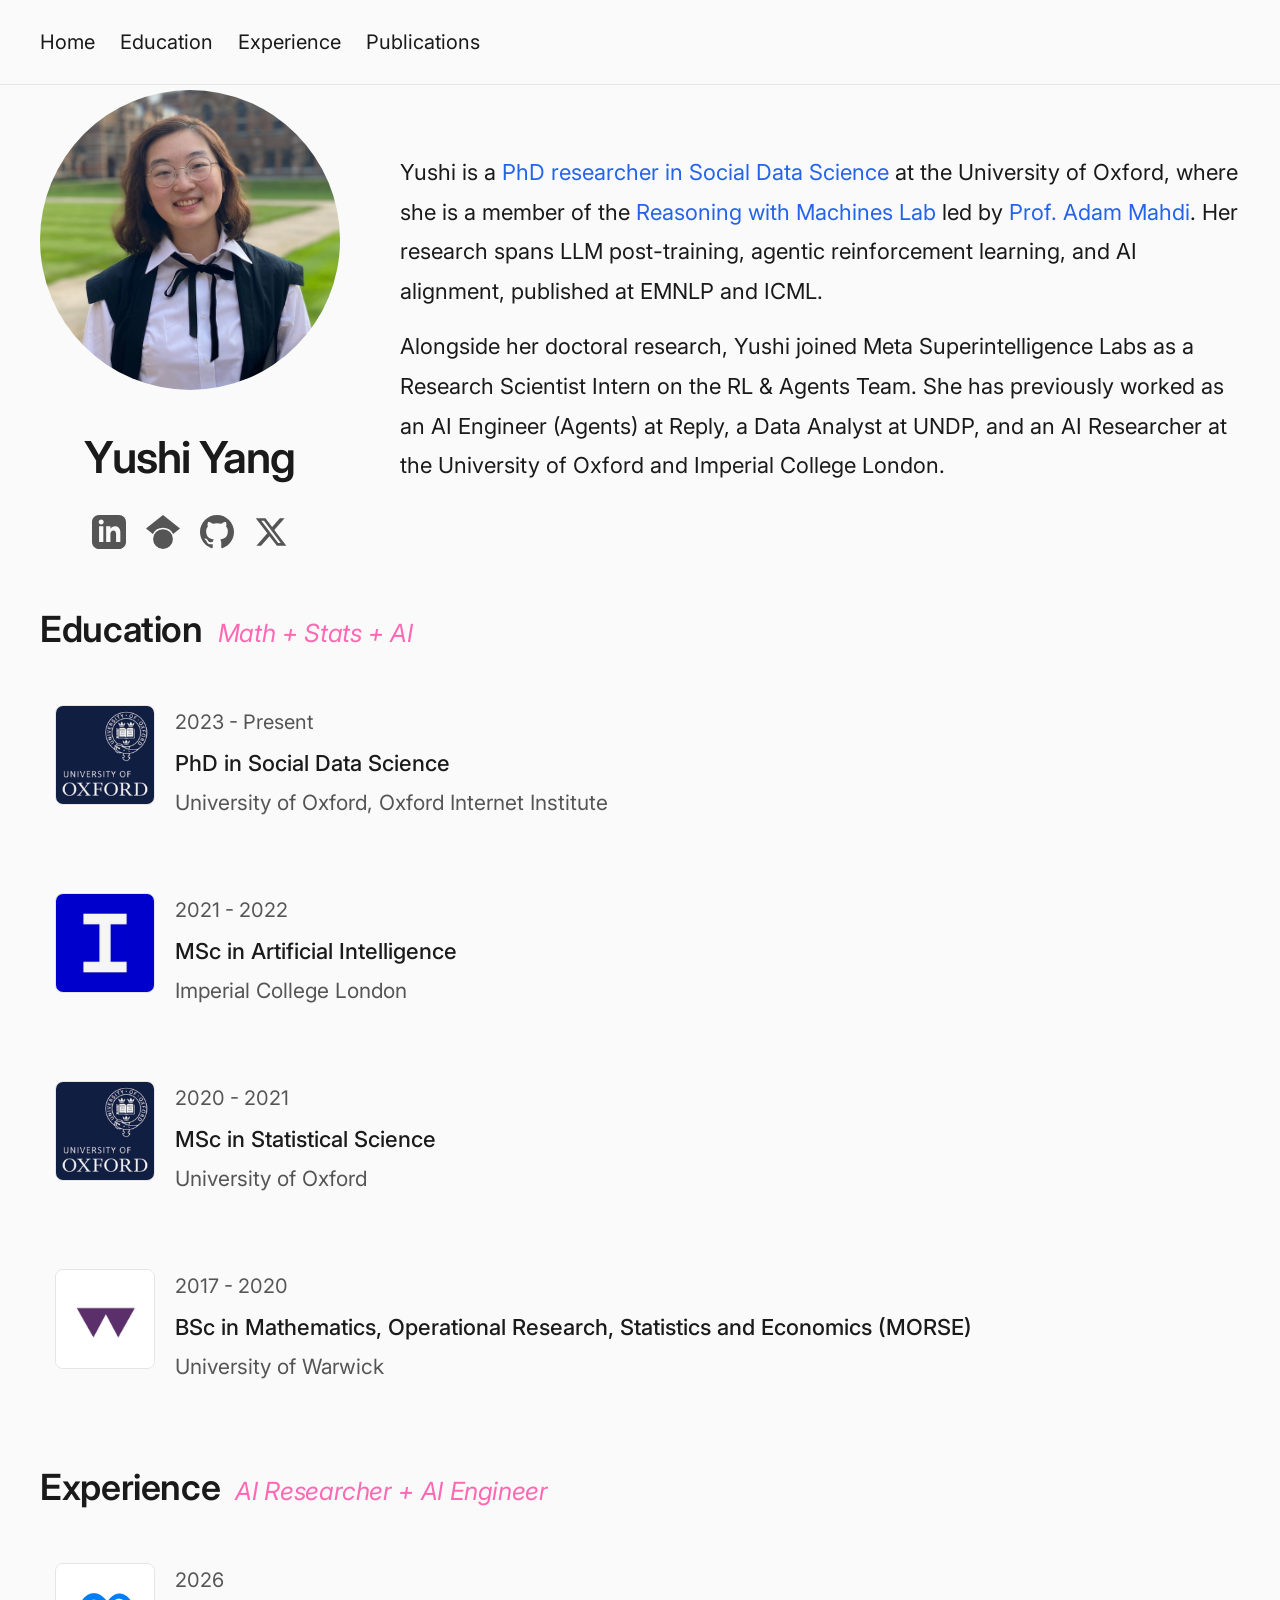
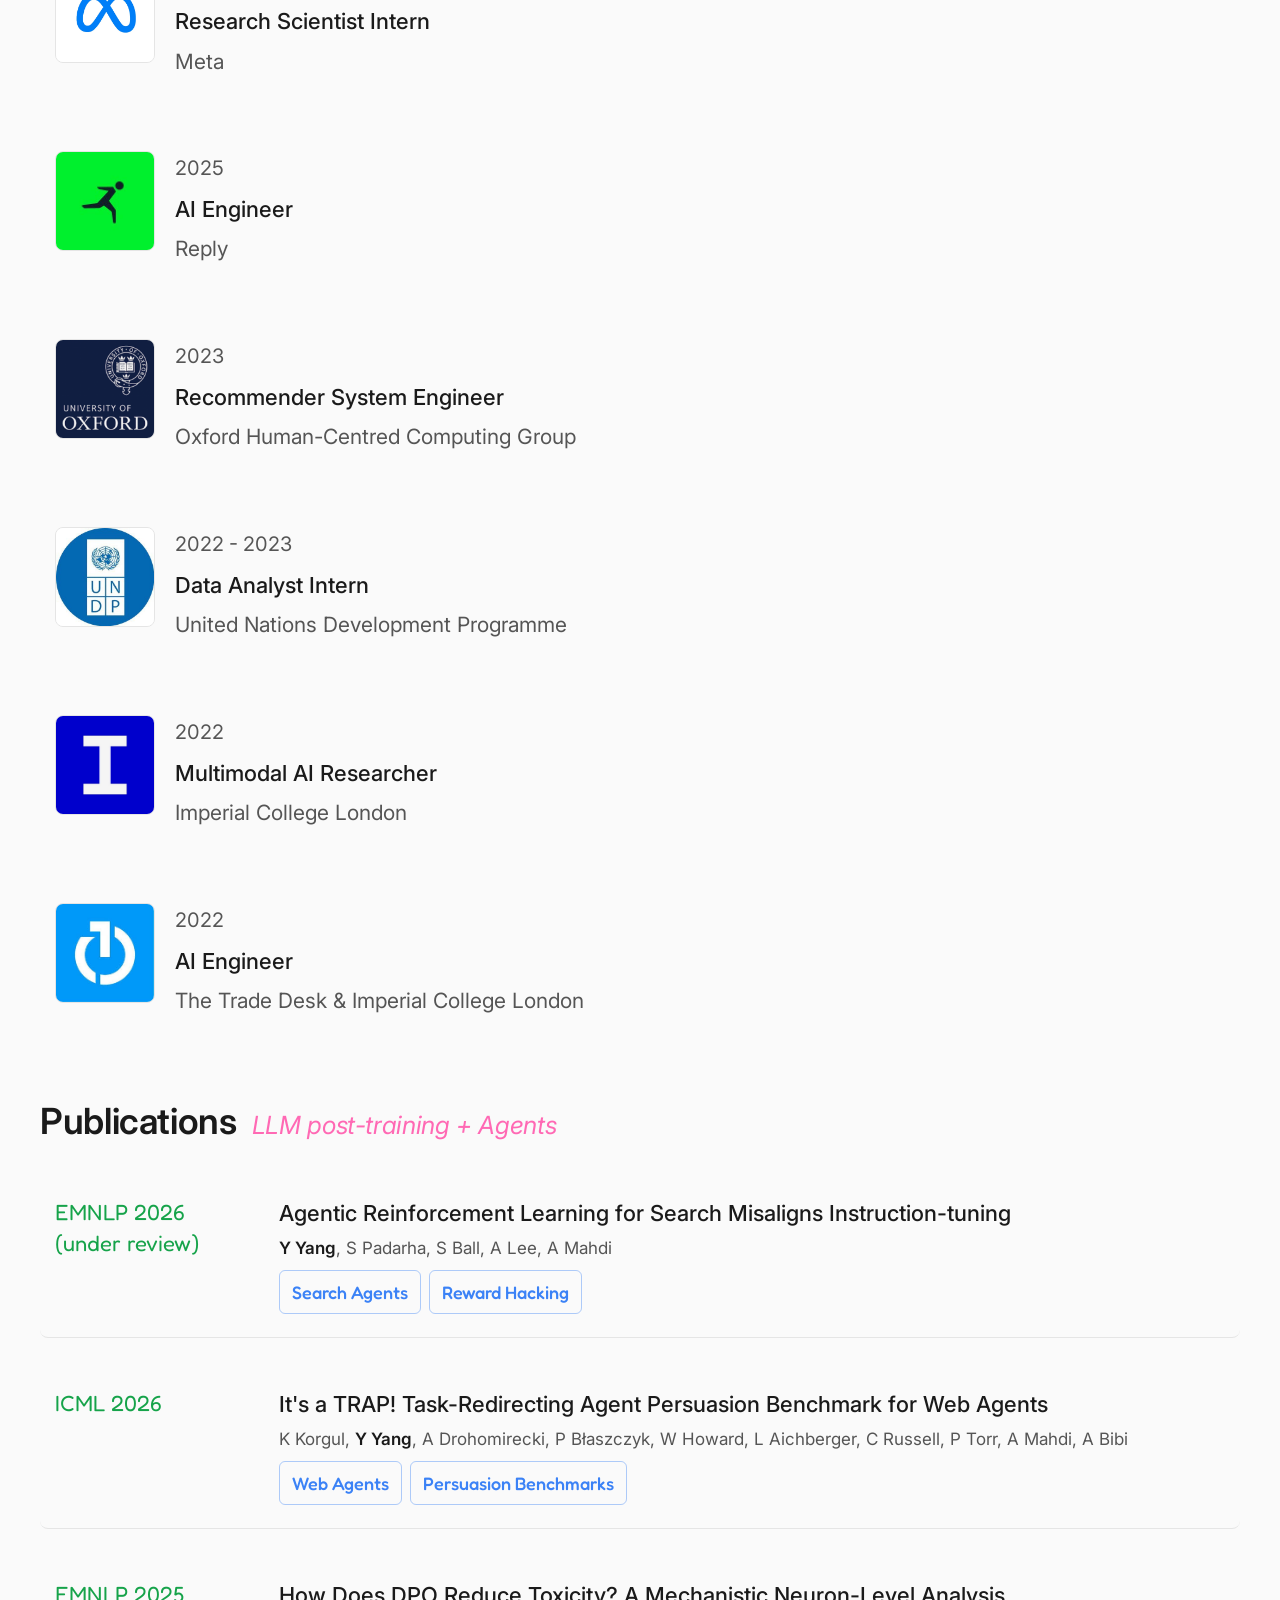
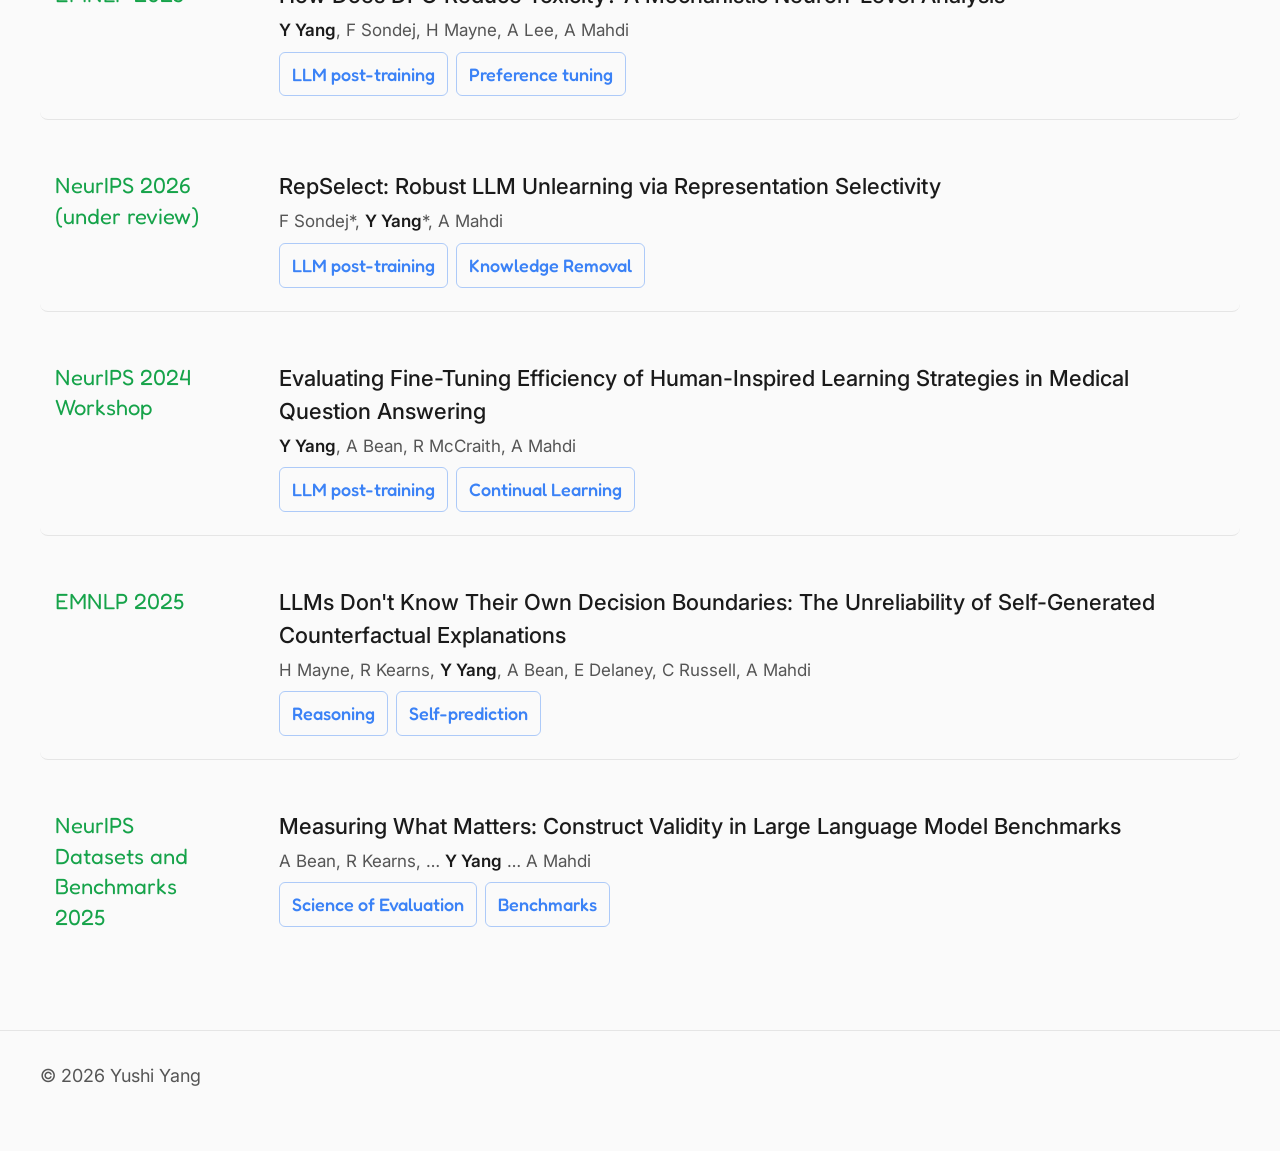
==== index.html @ 546a3830 "Add favicon for browser tab and search result icon Co-Authored-By: Claude Opus 4.8 (1M context) <nor" ====
<!DOCTYPE html>
<html lang="en">
<head>
    <meta charset="UTF-8">
    <meta name="viewport" content="width=device-width, initial-scale=1.0">
    <title>Yushi Yang</title>
    <meta name="description" content="Yushi Yang - PhD student in Social Data Science at the Oxford Internet Institute, University of Oxford. Research in LLM post-training, agents, and technical AI safety.">
    <link rel="canonical" href="https://yushi-y.github.io/">
    <link rel="icon" type="image/png" href="favicon.png">
    <link rel="apple-touch-icon" href="favicon.png">
    <link rel="stylesheet" href="styles.css">
    <link rel="preconnect" href="https://fonts.googleapis.com">
    <link rel="preconnect" href="https://fonts.gstatic.com" crossorigin>
    <link href="https://fonts.googleapis.com/css2?family=Inter:wght@300;400;500;600;700&family=Fredoka:wght@400;500;600&display=swap" rel="stylesheet">
</head>
<body>
    <!-- Navigation Bar -->
    <nav class="navbar">
        <div class="nav-content">
            <div class="nav-links">
                <a href="#about">Home</a>
                <a href="#education">Education</a>
                <a href="#experience">Experience</a>
                <a href="#publications">Publications</a>
            </div>
        </div>
    </nav>

    <main class="container">
        <!-- Header Section with Profile and Summary -->
        <div class="header-section">
            <div class="profile-section">
                <!-- Profile Photo -->
                <div class="profile-photo">
                    <img src="profile.png" alt="Yushi Yang">
                </div>

                <!-- Name -->
                <h1 class="name">Yushi Yang</h1>

                <!-- Social Links -->
                <div class="social-links">
                    <a href="https://www.linkedin.com/in/yushiyang514/" target="_blank" aria-label="LinkedIn">
                        <svg width="28" height="28" viewBox="0 0 24 24" fill="currentColor">
                            <path d="M19 0h-14c-2.761 0-5 2.239-5 5v14c0 2.761 2.239 5 5 5h14c2.762 0 5-2.239 5-5v-14c0-2.761-2.238-5-5-5zm-11 19h-3v-11h3v11zm-1.5-12.268c-.966 0-1.75-.79-1.75-1.764s.784-1.764 1.75-1.764 1.75.79 1.75 1.764-.783 1.764-1.75 1.764zm13.5 12.268h-3v-5.604c0-3.368-4-3.113-4 0v5.604h-3v-11h3v1.765c1.396-2.586 7-2.777 7 2.476v6.759z"/>
                        </svg>
                    </a>
                    <a href="https://scholar.google.com/citations?user=9PnIwnYAAAAJ&hl=en" target="_blank" aria-label="Google Scholar">
                        <svg width="28" height="28" viewBox="0 0 24 24" fill="currentColor">
                            <path d="M12 24a7 7 0 1 1 0-14 7 7 0 0 1 0 14zm0-24L0 9.5l4.838 3.94A8 8 0 0 1 12 9a8 8 0 0 1 7.162 4.44L24 9.5z"/>
                        </svg>
                    </a>
                    <a href="https://github.com/Yushi-Y" target="_blank" aria-label="GitHub">
                        <svg width="28" height="28" viewBox="0 0 24 24" fill="currentColor">
                            <path d="M12 0c-6.626 0-12 5.373-12 12 0 5.302 3.438 9.8 8.207 11.387.599.111.793-.261.793-.577v-2.234c-3.338.726-4.033-1.416-4.033-1.416-.546-1.387-1.333-1.756-1.333-1.756-1.089-.745.083-.729.083-.729 1.205.084 1.839 1.237 1.839 1.237 1.07 1.834 2.807 1.304 3.492.997.107-.775.418-1.305.762-1.604-2.665-.305-5.467-1.334-5.467-5.931 0-1.311.469-2.381 1.236-3.221-.124-.303-.535-1.524.117-3.176 0 0 1.008-.322 3.301 1.23.957-.266 1.983-.399 3.003-.404 1.02.005 2.047.138 3.006.404 2.291-1.552 3.297-1.23 3.297-1.23.653 1.653.242 2.874.118 3.176.77.84 1.235 1.911 1.235 3.221 0 4.609-2.807 5.624-5.479 5.921.43.372.823 1.102.823 2.222v3.293c0 .319.192.694.801.576 4.765-1.589 8.199-6.086 8.199-11.386 0-6.627-5.373-12-12-12z"/>
                        </svg>
                    </a>
                    <a href="https://x.com/YushiYang0" target="_blank" aria-label="X">
                        <svg width="28" height="28" viewBox="0 0 24 24" fill="currentColor">
                            <path d="M18.244 2.25h3.308l-7.227 8.26 8.502 11.24H16.17l-5.214-6.817L4.99 21.75H1.68l7.73-8.835L1.254 2.25H8.08l4.713 6.231zm-1.161 17.52h1.833L7.084 4.126H5.117z"/>
                        </svg>
                    </a>
                </div>
            </div>

            <!-- Summary Section -->
            <div class="summary-section">
                <p class="intro-text">
                    Yushi is a <a href="https://www.oii.ox.ac.uk/people/profiles/yushi-yang/" target="_blank">PhD researcher in Social Data Science</a> at the University of Oxford, where she is a member of the <a href="https://oxrml.com/index.html" target="_blank">Reasoning with Machines Lab</a> led by <a href="https://www.oii.ox.ac.uk/people/profiles/adam-mahdi/" target="_blank">Prof. Adam Mahdi</a>. Her research spans LLM post-training, agentic reinforcement learning, and AI alignment, published at EMNLP and ICML.
                </p>
                <p class="intro-text">
                    Alongside her doctoral research, Yushi joined Meta Superintelligence Labs as a Research Scientist Intern on the RL & Agents Team. She has previously worked as an AI Engineer (Agents) at Reply, a Data Analyst at UNDP, and an AI Researcher at the University of Oxford and Imperial College London.
                </p>
            </div>
        </div>

        <!-- Education Section -->
        <section id="education" class="section">
            <h2><span class="section-title">Education</span><span class="section-hint">Math + Stats + AI</span></h2>
            <div class="timeline-item">
                <div class="timeline-logo">
                    <img src="logos/oxford.png" alt="Oxford">
                </div>
                <div class="timeline-content">
                    <p class="timeline-date">2023 - Present</p>
                    <p class="timeline-title">PhD in Social Data Science</p>
                    <p class="timeline-detail">University of Oxford, Oxford Internet Institute</p>
                    <p class="timeline-description">Oxford Internet Institute Scholarship for Exceptional Merit</p>
                </div>
            </div>
            <div class="timeline-item">
                <div class="timeline-logo">
                    <img src="logos/imperial.jpg" alt="Imperial">
                </div>
                <div class="timeline-content">
                    <p class="timeline-date">2021 - 2022</p>
                    <p class="timeline-title">MSc in Artificial Intelligence</p>
                    <p class="timeline-detail">Imperial College London</p>
                    <p class="timeline-description">Software Engineering Project Corporate Partnership Prize (87/100)</p>
                </div>
            </div>
            <div class="timeline-item">
                <div class="timeline-logo">
                    <img src="logos/oxford.png" alt="Oxford">
                </div>
                <div class="timeline-content">
                    <p class="timeline-date">2020 - 2021</p>
                    <p class="timeline-title">MSc in Statistical Science</p>
                    <p class="timeline-detail">University of Oxford</p>
                    <p class="timeline-description">Thesis Estimating Romania Modern Slavery Rates</p>
                </div>
            </div>
            <div class="timeline-item">
                <div class="timeline-logo">
                    <img src="logos/warwick.png" alt="Warwick">
                </div>
                <div class="timeline-content">
                    <p class="timeline-date">2017 - 2020</p>
                    <p class="timeline-title">BSc in Mathematics, Operational Research, Statistics and Economics (MORSE)</p>
                    <p class="timeline-detail">University of Warwick</p>
                    <p class="timeline-description">Academic Excellence Prizes 2018 & 2019 (Top 1% and 3%)</p>
                </div>
            </div>
        </section>

        <!-- Experience Section -->
        <section id="experience" class="section">
            <h2><span class="section-title">Experience</span><span class="section-hint">AI Researcher + AI Engineer</span></h2>
            <div class="timeline-item">
                <div class="timeline-logo">
                    <img src="logos/meta.webp" alt="Meta">
                </div>
                <div class="timeline-content">
                    <p class="timeline-date">2026</p>
                    <p class="timeline-title">Research Scientist Intern</p>
                    <p class="timeline-detail">Meta</p>
                    <p class="timeline-description">RL & Agents Team at Meta Superintelligence Labs</p>
                </div>
            </div>
            <div class="timeline-item">
                <div class="timeline-logo">
                    <img src="logos/reply.jpg" alt="Reply">
                </div>
                <div class="timeline-content">
                    <p class="timeline-date">2025</p>
                    <p class="timeline-title">AI Engineer</p>
                    <p class="timeline-detail">Reply</p>
                    <p class="timeline-description">Develop multi-agent systems for automative, aviation, banking clients</p>
                </div>
            </div>
            <div class="timeline-item">
                <div class="timeline-logo">
                    <img src="logos/oxford.png" alt="Oxford">
                </div>
                <div class="timeline-content">
                    <p class="timeline-date">2023</p>
                    <p class="timeline-title">Recommender System Engineer</p>
                    <p class="timeline-detail">Oxford Human-Centred Computing Group</p>
                    <p class="timeline-description">Built collaborative filtering for movie recommendations on a decentralised data platform</p>
                </div>
            </div>
            <div class="timeline-item">
                <div class="timeline-logo">
                    <img src="logos/undp.jpg" alt="UNDP">
                </div>
                <div class="timeline-content">
                    <p class="timeline-date">2022 - 2023</p>
                    <p class="timeline-title">Data Analyst Intern</p>
                    <p class="timeline-detail">United Nations Development Programme</p>
                    <p class="timeline-description">Automated knowledge entity mapping on Microsoft Viva Topics for UN projects</p>
                </div>
            </div>
            <div class="timeline-item">
                <div class="timeline-logo">
                    <img src="logos/imperial.jpg" alt="Imperial">
                </div>
                <div class="timeline-content">
                    <p class="timeline-date">2022</p>
                    <p class="timeline-title">Multimodal AI Researcher</p>
                    <p class="timeline-detail">Imperial College London</p>
                    <p class="timeline-description">Trained visual-language models to classify viewer emotions to artworks</p>
                </div>
            </div>
            <div class="timeline-item">
                <div class="timeline-logo">
                    <img src="logos/tradedesk.jpg" alt="Trade Desk">
                </div>
                <div class="timeline-content">
                    <p class="timeline-date">2022</p>
                    <p class="timeline-title">AI Engineer</p>
                    <p class="timeline-detail">The Trade Desk & Imperial College London</p>
                    <p class="timeline-description">Built BERT-based Python package for brand sentiment analysis in public news deployed to AWS</p>
                </div>
            </div>
        </section>

        <!-- Publications Section -->
        <section id="publications" class="section">
            <h2><span class="section-title">Publications</span><span class="section-hint">LLM post-training + Agents</span></h2>
            <a href="https://arxiv.org/abs/2510.17431" target="_blank" class="publication-item">
                <div class="publication-main">
                    <p class="publication-venue"><span class="venue-box">EMNLP 2026<br>(under review)</span></p>
                    <div class="publication-info">
                        <p class="publication-title">Agentic Reinforcement Learning for Search Misaligns Instruction-tuning</p>
                        <p class="publication-authors"><strong>Y Yang</strong>, S Padarha, S Ball, A Lee, A Mahdi</p>
                        <div class="publication-tags">
                            <span class="pub-tag">Search Agents</span>
                            <span class="pub-tag">Reward Hacking</span>
                        </div>
                        <p class="publication-description">Agentic RL induces multi-step harmful searches, but a simple representation-aware RL penalty restores benign search behaviour.</p>
                        <img class="publication-figure" src="paper_figures/Agentic%20RL.png" alt="Agentic Reinforcement Learning for Search figure">
                    </div>
                </div>
            </a>
            <a href="https://arxiv.org/abs/2512.23128" target="_blank" class="publication-item">
                <div class="publication-main">
                    <p class="publication-venue"><span class="venue-box">ICML 2026</span></p>
                    <div class="publication-info">
                        <p class="publication-title">It's a TRAP! Task-Redirecting Agent Persuasion Benchmark for Web Agents</p>
                        <p class="publication-authors">K Korgul, <strong>Y Yang</strong>, A Drohomirecki, P Błaszczyk, W Howard, L Aichberger, C Russell, P Torr, A Mahdi, A Bibi</p>
                        <div class="publication-tags">
                            <span class="pub-tag">Web Agents</span>
                            <span class="pub-tag">Persuasion Benchmarks</span>
                        </div>
                        <p class="publication-description">Web agents can be hijacked to unreliably execute tasks on the web.</p>
                        <img class="publication-figure" src="paper_figures/TRAP.png" alt="It's a TRAP! figure">
                    </div>
                </div>
            </a>
            <a href="https://aclanthology.org/2025.emnlp-main.1501/" target="_blank" class="publication-item">
                <div class="publication-main">
                    <p class="publication-venue"><span class="venue-box">EMNLP 2025</span></p>
                    <div class="publication-info">
                        <p class="publication-title">How Does DPO Reduce Toxicity? A Mechanistic Neuron-Level Analysis</p>
                        <p class="publication-authors"><strong>Y Yang</strong>, F Sondej, H Mayne, A Lee, A Mahdi</p>
                        <div class="publication-tags">
                            <span class="pub-tag">LLM post-training</span>
                            <span class="pub-tag">Preference tuning</span>
                        </div>
                        <p class="publication-description">DPO's binary tuning can be replicated training-free via activation editing in MLPs.</p>
                        <img class="publication-figure figure-90" src="paper_figures/DPO.png" alt="How Does DPO Reduce Toxicity figure">
                    </div>
                </div>
            </a>
            <a href="https://arxiv.org/abs/2509.11816" target="_blank" class="publication-item">
                <div class="publication-main">
                    <p class="publication-venue"><span class="venue-box">NeurIPS 2026<br>(under review)</span></p>
                    <div class="publication-info">
                        <p class="publication-title">RepSelect: Robust LLM Unlearning via Representation Selectivity</p>
                        <p class="publication-authors">F Sondej*, <strong>Y Yang</strong>*, A Mahdi</p>
                        <div class="publication-tags">
                            <span class="pub-tag">LLM post-training</span>
                            <span class="pub-tag">Knowledge Removal</span>
                        </div>
                        <p class="publication-description">Restricting weight updates to forget-specific directions gives robust LLM knowledge removal.</p>
                        <img class="publication-figure figure-85" src="paper_figures/Unlearning.png" alt="RepSelect unlearning figure">
                    </div>
                </div>
            </a>
            <a href="https://arxiv.org/abs/2408.07888" target="_blank" class="publication-item">
                <div class="publication-main">
                    <p class="publication-venue"><span class="venue-box">NeurIPS 2024 Workshop</span></p>
                    <div class="publication-info">
                        <p class="publication-title">Evaluating Fine-Tuning Efficiency of Human-Inspired Learning Strategies in Medical Question Answering</p>
                        <p class="publication-authors"><strong>Y Yang</strong>, A Bean, R McCraith, A Mahdi</p>
                        <div class="publication-tags">
                            <span class="pub-tag">LLM post-training</span>
                            <span class="pub-tag">Continual Learning</span>
                        </div>
                        <p class="publication-description">Curriculum learning in SFT improves medical QA accuracy by 2%</p>
                        <img class="publication-figure figure-95" src="paper_figures/curriculum.png" alt="Curriculum learning figure">
                    </div>
                </div>
            </a>
            <a href="https://aclanthology.org/2025.emnlp-main.1231.pdf" target="_blank" class="publication-item">
                <div class="publication-main">
                    <p class="publication-venue"><span class="venue-box">EMNLP 2025</span></p>
                    <div class="publication-info">
                        <p class="publication-title">LLMs Don't Know Their Own Decision Boundaries: The Unreliability of Self-Generated Counterfactual Explanations</p>
                        <p class="publication-authors">H Mayne, R Kearns, <strong>Y Yang</strong>, A Bean, E Delaney, C Russell, A Mahdi</p>
                        <div class="publication-tags">
                            <span class="pub-tag">Reasoning</span>
                            <span class="pub-tag">Self-prediction</span>
                        </div>
                        <p class="publication-description">LLMs do not reliably self-predict the key determinants of their high-stakes decisions.</p>
                        <img class="publication-figure figure-95" src="paper_figures/counterfactual.png" alt="Counterfactual explanations figure">
                    </div>
                </div>
            </a>
            <a href="https://arxiv.org/abs/2511.04703" target="_blank" class="publication-item">
                <div class="publication-main">
                    <p class="publication-venue"><span class="venue-box">NeurIPS<br>Datasets and Benchmarks<br>2025</span></p>
                    <div class="publication-info">
                        <p class="publication-title">Measuring What Matters: Construct Validity in Large Language Model Benchmarks</p>
                        <p class="publication-authors">A Bean, R Kearns, … <strong>Y Yang</strong> … A Mahdi</p>
                        <div class="publication-tags">
                            <span class="pub-tag">Science of Evaluation</span>
                            <span class="pub-tag">Benchmarks</span>
                        </div>
                        <p class="publication-description">A wide range of LLM benchmarks do not measure what they claim.</p>
                        <img class="publication-figure" src="paper_figures/construct_validity.png" alt="Construct validity figure">
                    </div>
                </div>
            </a>
        </section>

    </main>

    <footer>
        <p>&copy; 2026 Yushi Yang</p>
    </footer>
</body>
</html>
---- styles.css ----
* {
    margin: 0;
    padding: 0;
    box-sizing: border-box;
}

:root {
    --bg-color: #fafafa;
    --text-color: #1a1a1a;
    --light-text: #555555;
    --link-color: #2563eb;
    --link-hover: #1d4ed8;
}

html {
    scroll-behavior: smooth;
}

body {
    font-family: 'Inter', -apple-system, BlinkMacSystemFont, 'Segoe UI', Roboto, sans-serif;
    line-height: 1.7;
    color: var(--text-color);
    background-color: var(--bg-color);
    font-size: 22px;
    padding-top: 90px;
    padding-bottom: 60px;
}

/* Navigation Bar */
.navbar {
    position: fixed;
    top: 0;
    left: 0;
    right: 0;
    background-color: var(--bg-color);
    border-bottom: 1px solid rgba(45, 45, 45, 0.1);
    padding: 25px 0;
    z-index: 1000;
}

.nav-content {
    max-width: 1300px;
    margin: 0 auto;
    padding: 0 40px;
    display: flex;
    justify-content: space-between;
    align-items: center;
}

.nav-links {
    display: flex;
    gap: 25px;
}

.nav-links a {
    color: var(--text-color);
    text-decoration: none;
    font-size: 20px;
    font-weight: 400;
    transition: color 0.2s ease;
}

.nav-links a:hover {
    color: var(--link-color);
}

.cv-button {
    background-color: var(--text-color);
    color: var(--bg-color);
    padding: 12px 24px;
    border-radius: 6px;
    text-decoration: none;
    font-size: 20px;
    font-weight: 500;
    transition: background-color 0.2s ease;
}

.cv-button:hover {
    background-color: var(--link-color);
}

/* Container */
.container {
    max-width: 1300px;
    margin: 0 auto;
    padding: 0 40px;
}

/* Header Section */
.header-section {
    display: flex;
    gap: 60px;
    align-items: center;
    margin-bottom: 50px;
}

.profile-section {
    flex-shrink: 0;
    display: flex;
    flex-direction: column;
    align-items: center;
}

.summary-section {
    flex: 1;
    display: flex;
    flex-direction: column;
    gap: 16px;
    justify-content: center;
    align-items: flex-start;
}

/* Profile Photo */
.profile-photo {
    width: 300px;
    height: 300px;
    margin: 0 0 30px 0;
    border-radius: 50%;
    overflow: hidden;
}

.profile-photo img {
    width: 100%;
    height: 100%;
    object-fit: cover;
}

/* Name */
.name {
    font-size: 44px;
    font-weight: 600;
    color: var(--text-color);
    margin-bottom: 20px;
    letter-spacing: -0.02em;
    text-align: center;
}

/* Social Links */
.social-links {
    display: flex;
    gap: 20px;
    justify-content: center;
}

.social-links a {
    color: var(--light-text);
    transition: color 0.2s ease;
    display: flex;
    align-items: center;
    justify-content: center;
}

.social-links a:hover {
    color: var(--text-color);
}

.social-links a svg {
    width: 34px;
    height: 34px;
}

/* Section */
.section {
    margin-bottom: 50px;
}

.section h2 {
    font-size: 36px;
    font-weight: 600;
    color: var(--text-color);
    margin-bottom: 30px;
    letter-spacing: -0.01em;
    position: relative;
    display: inline-block;
}

.section-title {
    display: inline-block;
}

.section-hint {
    opacity: 1;
    margin-left: 15px;
    font-size: 25px;
    font-weight: 400;
    color: #ff69b4;
    font-style: italic;
    transition: opacity 0.3s ease;
}

.section h2:hover .section-hint {
    opacity: 1;
}

.section-intro {
    font-size: 20px;
    line-height: 1.7;
    color: var(--light-text);
    margin-bottom: 30px;
}

/* Intro Text */
.intro-text {
    font-size: 22px;
    line-height: 1.8;
    color: var(--text-color);
    margin-bottom: 0;
}

.intro-text a {
    color: var(--link-color);
    text-decoration: none;
    transition: color 0.2s ease;
}

.intro-text a:hover {
    color: var(--link-hover);
}

/* Timeline Items (for Education and Positions) */
.timeline-item {
    display: flex;
    gap: 20px;
    margin-bottom: 35px;
    align-items: flex-start;
    padding: 15px;
    border-radius: 8px;
    transition: background-color 0.3s ease, transform 0.2s ease;
    cursor: pointer;
}

.timeline-item:hover {
    background-color: rgba(37, 99, 235, 0.05);
    transform: translateX(5px);
}

.timeline-item:last-child {
    margin-bottom: 0;
}

.timeline-logo {
    flex-shrink: 0;
    width: 100px;
    height: 100px;
    border-radius: 8px;
    overflow: hidden;
    background-color: #ffffff;
    border: 1px solid #e5e5e5;
    display: flex;
    align-items: center;
    justify-content: center;
    padding: 0;
}

.timeline-logo img {
    width: 100%;
    height: 100%;
    object-fit: cover;
}

.timeline-content {
    flex: 1;
}

.timeline-date {
    font-size: 20px;
    color: var(--light-text);
    margin-bottom: 6px;
    display: block;
}

.timeline-title {
    font-size: 22px;
    font-weight: 500;
    color: var(--text-color);
    margin-bottom: 4px;
    display: block;
}

.timeline-detail {
    font-size: 21px;
    color: var(--light-text);
    margin: 0;
    line-height: 1.6;
}

.timeline-description {
    font-family: 'Fredoka', 'Inter', sans-serif;
    font-size: 19px;
    color: #6ba3f0;
    margin-top: 8px;
    line-height: 1.6;
    opacity: 0;
    max-height: 0;
    overflow: hidden;
    transition: opacity 0.3s ease, max-height 0.3s ease, margin-top 0.3s ease;
}

.timeline-item:hover .timeline-description {
    opacity: 1;
    max-height: 100px;
    margin-top: 8px;
}

/* Award Items (no logos) */
.award-item {
    margin-bottom: 30px;
}

.award-item:last-child {
    margin-bottom: 0;
}

.award-item .timeline-date,
.award-item .timeline-title,
.award-item .timeline-detail {
    display: block;
}

.award-item .timeline-date {
    font-size: 20px;
    color: var(--light-text);
    margin-bottom: 6px;
}

.award-item .timeline-title {
    font-size: 22px;
    font-weight: 500;
    color: var(--text-color);
    margin-bottom: 4px;
}

.award-item .timeline-detail {
    font-size: 21px;
    color: var(--light-text);
    margin: 0;
    line-height: 1.6;
}

/* Publication Items */
.publication-item {
    display: block;
    text-decoration: none;
    color: inherit;
    margin-bottom: 35px;
    padding-bottom: 35px;
    border-bottom: 1px solid rgba(45, 45, 45, 0.1);
    padding: 15px;
    border-radius: 8px;
    transition: background-color 0.3s ease, transform 0.2s ease;
    cursor: pointer;
}

.publication-item:hover {
    background-color: rgba(37, 99, 235, 0.05);
    transform: translateX(5px);
}

.publication-item:last-child {
    border-bottom: none;
    padding-bottom: 15px;
    margin-bottom: 0;
}

.publication-main {
    display: flex;
    justify-content: flex-start;
    align-items: flex-start;
    gap: 24px;
}

.publication-tags {
    display: flex;
    flex-direction: row;
    flex-wrap: wrap;
    gap: 8px;
    margin-top: 8px;
}

.pub-tag {
    font-family: 'Fredoka', 'Inter', sans-serif;
    font-size: 18px;
    font-weight: 500;
    color: #3b82f6;
    background-color: transparent;
    border: 1px solid rgba(59, 130, 246, 0.4);
    padding: 6px 12px;
    border-radius: 6px;
    text-align: center;
}

.publication-info {
    flex: 1;
}

.publication-authors {
    font-size: 17px;
    color: var(--light-text);
    margin-top: 6px;
    line-height: 1.5;
}

.publication-authors strong {
    color: var(--text-color);
    font-weight: 600;
}

.publication-date {
    font-size: 20px;
    color: var(--light-text);
    margin-bottom: 8px;
    display: block;
}

.publication-title {
    font-size: 22px;
    font-weight: 500;
    color: var(--text-color);
    margin-bottom: 4px;
    line-height: 1.5;
    display: block;
}

.publication-venue {
    font-family: 'Fredoka', 'Inter', sans-serif;
    font-size: 22px;
    color: #16a34a;
    font-weight: 400;
    line-height: 1.4;
    flex-shrink: 0;
    width: 200px;
    margin: 0;
}

.venue-box {
    display: inline-block;
    text-align: left;
}

.publication-description {
    font-size: 19px;
    color: #ff8c42;
    line-height: 1.6;
    margin-top: 8px;
    font-style: italic;
    opacity: 0;
    max-height: 0;
    overflow: hidden;
    transition: opacity 0.3s ease, max-height 0.3s ease, margin-top 0.3s ease;
}

.publication-item:hover .publication-description {
    opacity: 1;
    max-height: 100px;
    margin-top: 8px;
}

.publication-figure {
    display: block;
    width: 100%;
    height: auto;
    border-radius: 8px;
    opacity: 0;
    max-height: 0;
    margin-top: 0;
    overflow: hidden;
    transition: opacity 0.3s ease, max-height 0.4s ease, margin-top 0.3s ease;
}

.publication-item:hover .publication-figure {
    opacity: 1;
    max-height: 2000px;
    margin-top: 16px;
}

.publication-figure.figure-90 {
    width: 90%;
}

.publication-figure.figure-85 {
    width: 85%;
}

.publication-figure.figure-95 {
    width: 95%;
}

.publication-links {
    display: flex;
    flex-direction: column;
    gap: 10px;
    flex-shrink: 0;
}

.pub-button {
    font-size: 16px;
    color: #ffffff;
    background-color: var(--link-color);
    text-decoration: none;
    padding: 10px 20px;
    border-radius: 6px;
    transition: background-color 0.2s ease, transform 0.1s ease;
    text-align: center;
    font-weight: 500;
    min-width: 100px;
}

.pub-button:hover {
    background-color: var(--link-hover);
    transform: translateY(-2px);
}

.pub-button.pdf {
    background-color: #808080;
}

.pub-button.pdf:hover {
    background-color: #666666;
}

.pub-button.github {
    background-color: #ff8c42;
}

.pub-button.github:hover {
    background-color: #ff7829;
}

/* Footer */
footer {
    margin-top: 80px;
    padding-top: 30px;
    border-top: 1px solid rgba(45, 45, 45, 0.1);
    text-align: left;
    max-width: 1300px;
    margin-left: auto;
    margin-right: auto;
    padding-left: 40px;
    padding-right: 40px;
}

footer p {
    color: var(--light-text);
    font-size: 18px;
}

/* Responsive Design */
@media (max-width: 768px) {
    body {
        padding-top: 70px;
        padding-bottom: 40px;
    }

    .nav-content {
        padding: 0 30px;
    }

    .nav-links {
        gap: 15px;
    }

    .nav-links a {
        font-size: 13px;
    }

    .cv-button {
        font-size: 13px;
        padding: 7px 14px;
    }

    .container {
        padding: 0 30px;
    }

    footer {
        padding-left: 30px;
        padding-right: 30px;
    }

    .name {
        font-size: 28px;
    }

    .profile-photo {
        width: 220px;
        height: 220px;
    }

    .publication-main {
        flex-direction: column;
        gap: 6px;
    }

    .publication-venue {
        width: auto;
        text-align: left;
    }
}

@media (max-width: 480px) {
    body {
        padding-top: 140px;
        padding-bottom: 30px;
    }

    .nav-content {
        flex-direction: column;
        gap: 12px;
        padding: 0 20px;
    }

    .nav-links {
        gap: 12px;
        flex-wrap: wrap;
        justify-content: center;
    }

    .nav-links a {
        font-size: 12px;
    }

    .cv-button {
        font-size: 12px;
        padding: 6px 12px;
    }

    .container {
        padding: 0 20px;
    }

    footer {
        padding-left: 20px;
        padding-right: 20px;
    }

    .name {
        font-size: 24px;
    }

    .profile-photo {
        width: 180px;
        height: 180px;
    }

    .section h2 {
        font-size: 18px;
    }
}
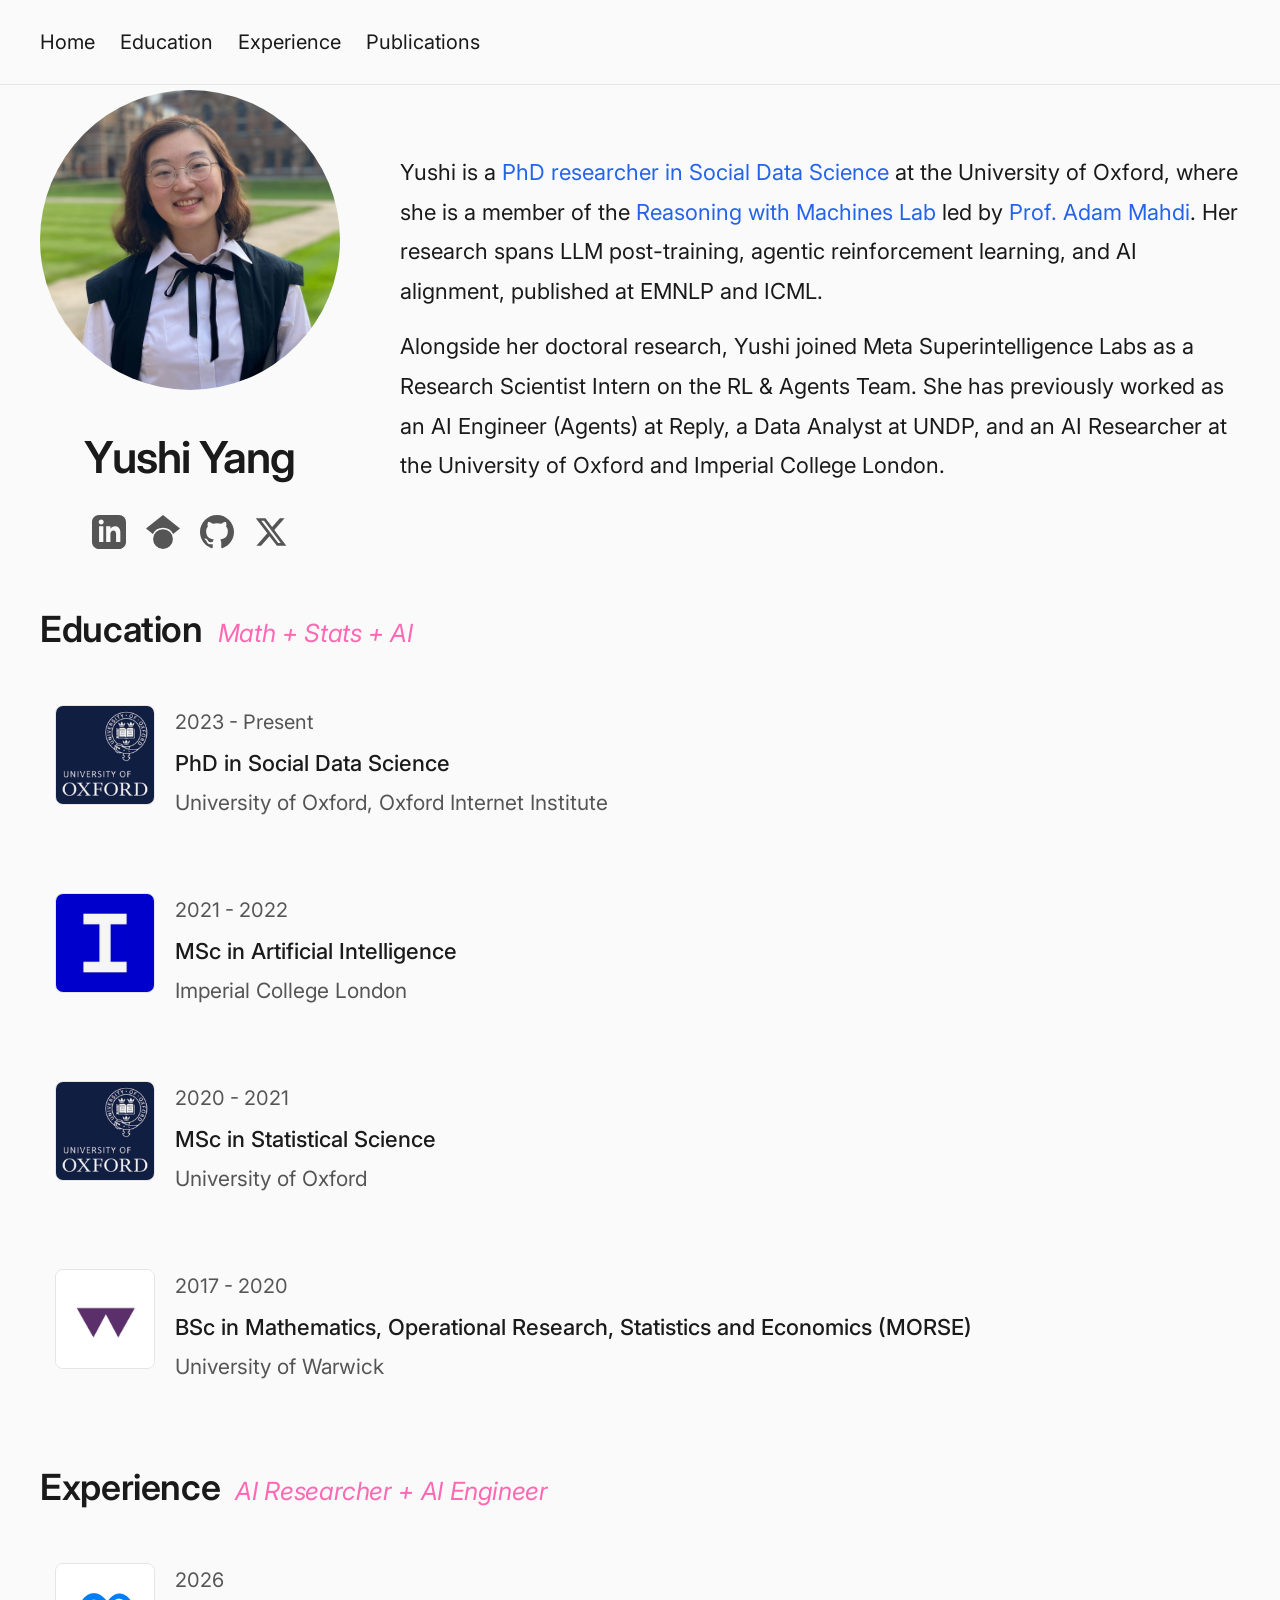
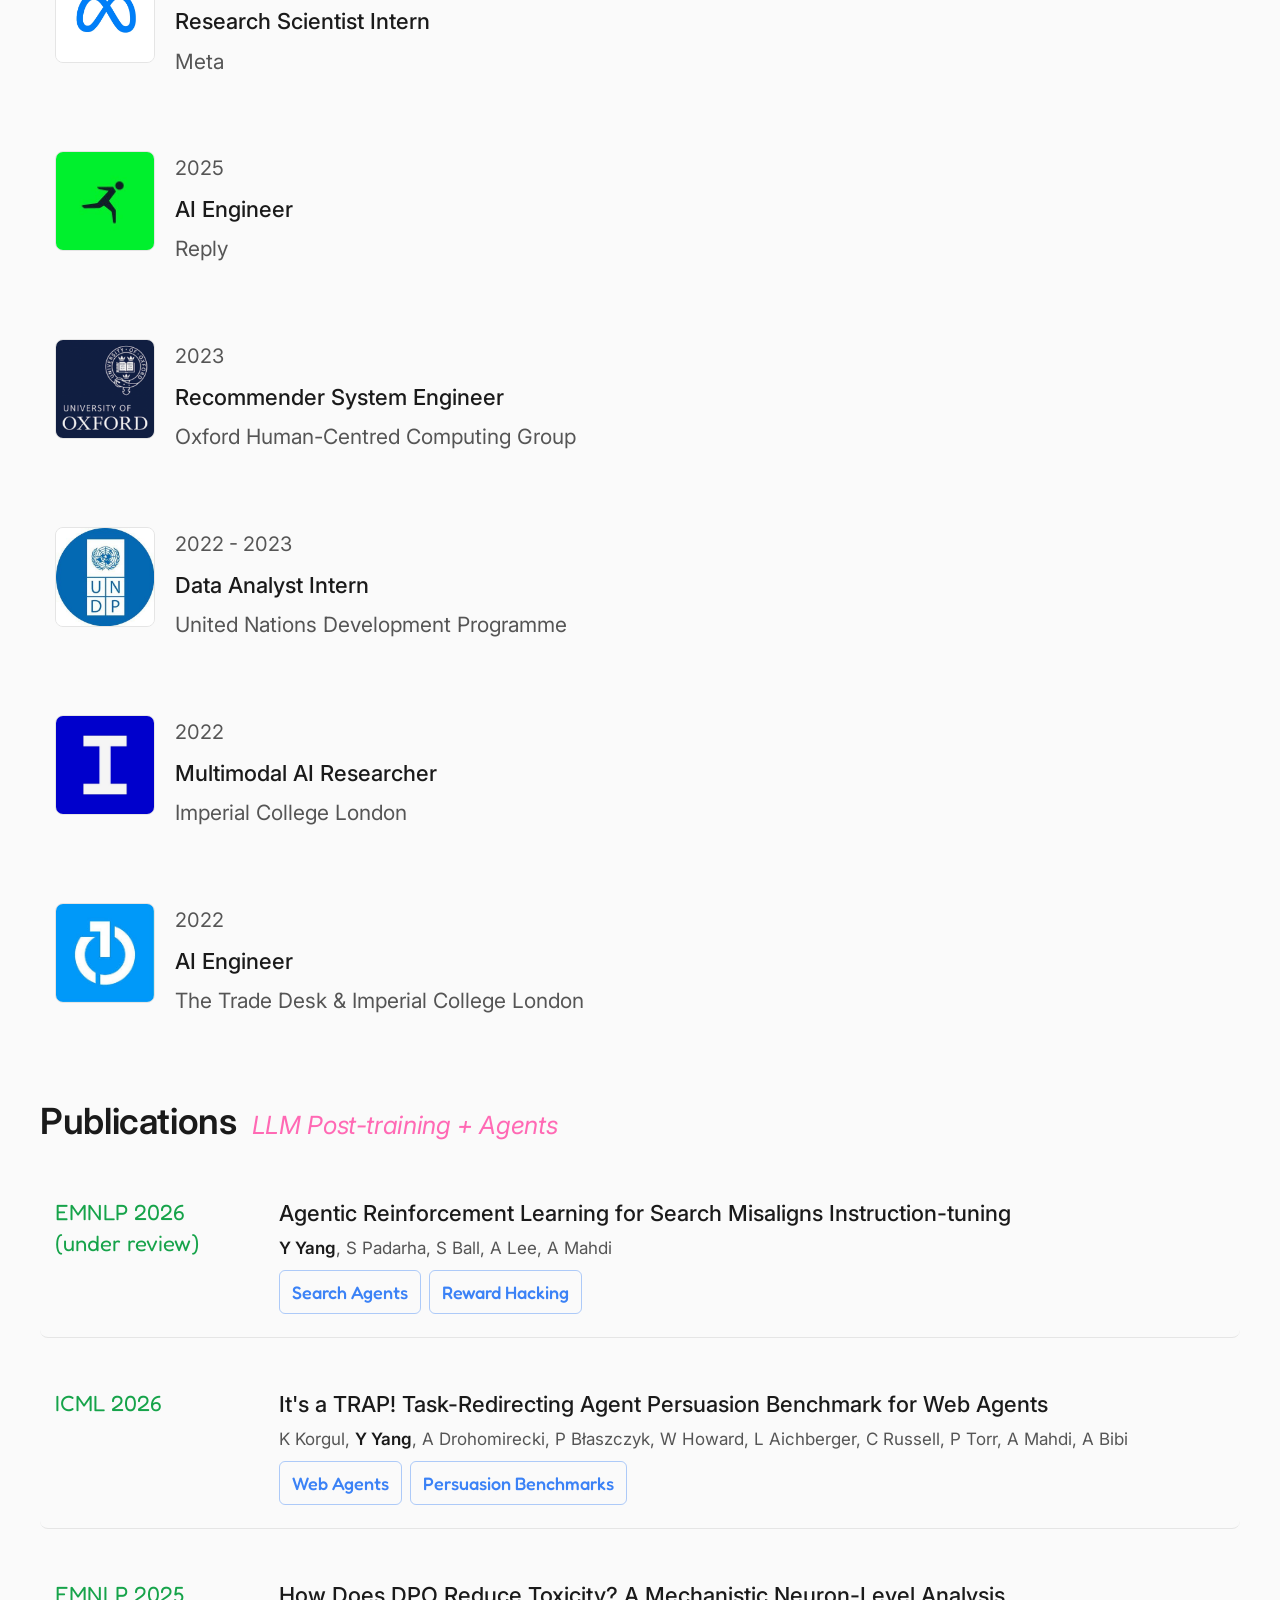
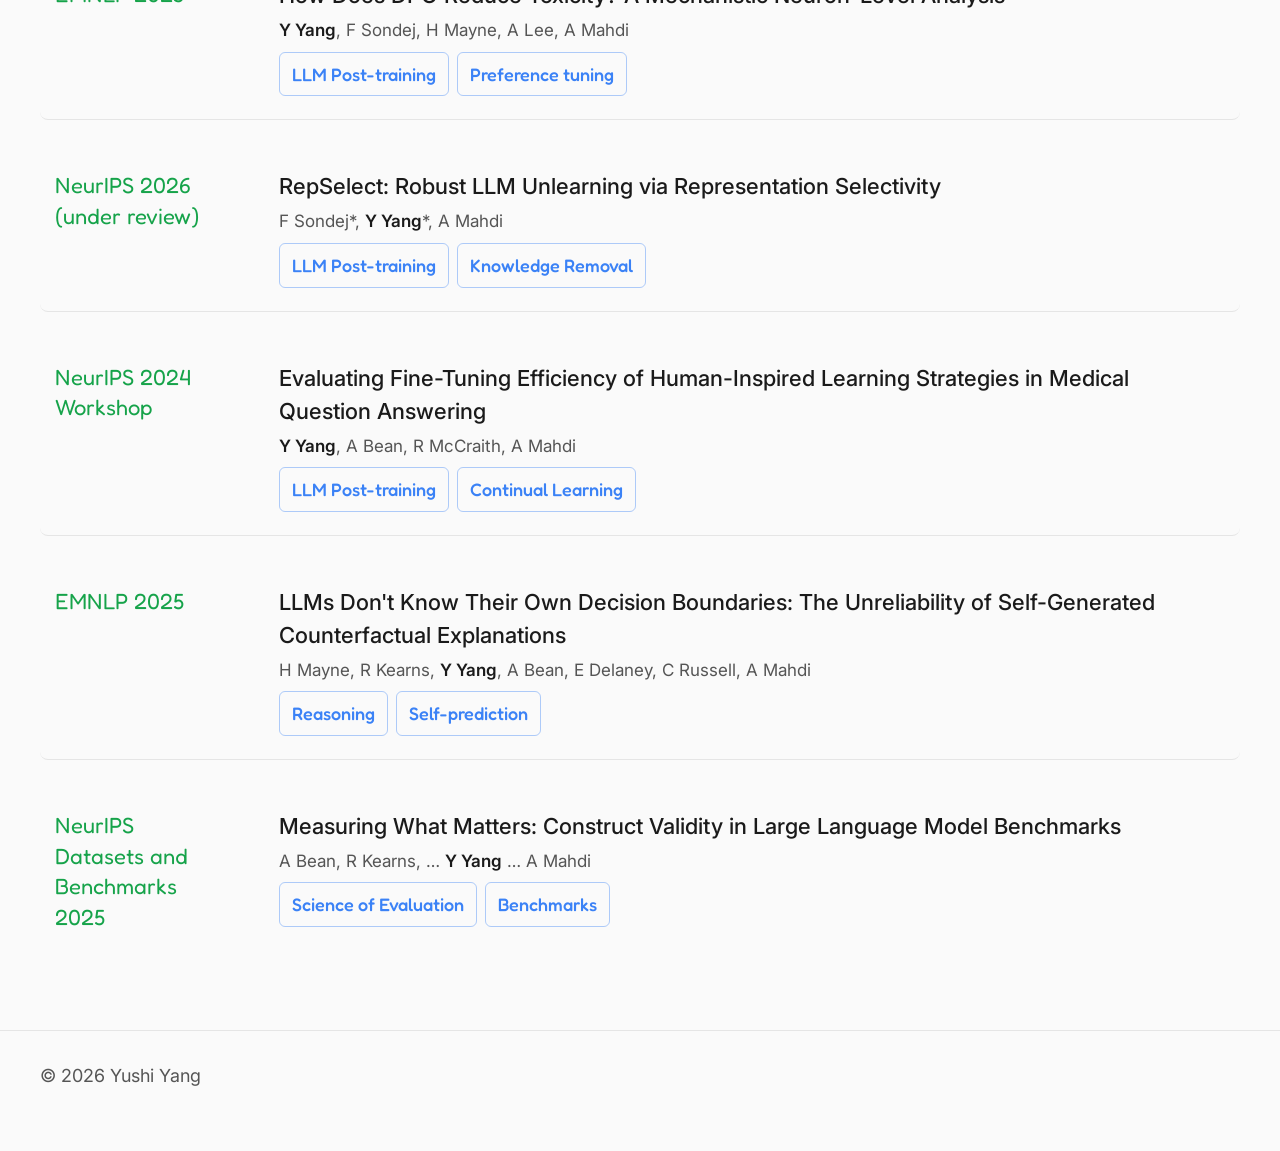
==== commit 3e0f9a8f: "Capitalize Post-training, fix DPO description wording Co-Authored-By: Claude Opus 4.8 (1M context) <" ====
--- a/index.html
+++ b/index.html
@@ -196,7 +196,7 @@
 
         <!-- Publications Section -->
         <section id="publications" class="section">
-            <h2><span class="section-title">Publications</span><span class="section-hint">LLM post-training + Agents</span></h2>
+            <h2><span class="section-title">Publications</span><span class="section-hint">LLM Post-training + Agents</span></h2>
             <a href="https://arxiv.org/abs/2510.17431" target="_blank" class="publication-item">
                 <div class="publication-main">
                     <p class="publication-venue"><span class="venue-box">EMNLP 2026<br>(under review)</span></p>
@@ -234,10 +234,10 @@
                         <p class="publication-title">How Does DPO Reduce Toxicity? A Mechanistic Neuron-Level Analysis</p>
                         <p class="publication-authors"><strong>Y Yang</strong>, F Sondej, H Mayne, A Lee, A Mahdi</p>
                         <div class="publication-tags">
-                            <span class="pub-tag">LLM post-training</span>
+                            <span class="pub-tag">LLM Post-training</span>
                             <span class="pub-tag">Preference tuning</span>
                         </div>
-                        <p class="publication-description">DPO's binary tuning can be replicated training-free via activation editing in MLPs.</p>
+                        <p class="publication-description">DPO's preference tuning can be replicated training-free via activation editing in MLPs.</p>
                         <img class="publication-figure figure-90" src="paper_figures/DPO.png" alt="How Does DPO Reduce Toxicity figure">
                     </div>
                 </div>
@@ -249,7 +249,7 @@
                         <p class="publication-title">RepSelect: Robust LLM Unlearning via Representation Selectivity</p>
                         <p class="publication-authors">F Sondej*, <strong>Y Yang</strong>*, A Mahdi</p>
                         <div class="publication-tags">
-                            <span class="pub-tag">LLM post-training</span>
+                            <span class="pub-tag">LLM Post-training</span>
                             <span class="pub-tag">Knowledge Removal</span>
                         </div>
                         <p class="publication-description">Restricting weight updates to forget-specific directions gives robust LLM knowledge removal.</p>
@@ -264,7 +264,7 @@
                         <p class="publication-title">Evaluating Fine-Tuning Efficiency of Human-Inspired Learning Strategies in Medical Question Answering</p>
                         <p class="publication-authors"><strong>Y Yang</strong>, A Bean, R McCraith, A Mahdi</p>
                         <div class="publication-tags">
-                            <span class="pub-tag">LLM post-training</span>
+                            <span class="pub-tag">LLM Post-training</span>
                             <span class="pub-tag">Continual Learning</span>
                         </div>
                         <p class="publication-description">Curriculum learning in SFT improves medical QA accuracy by 2%</p>
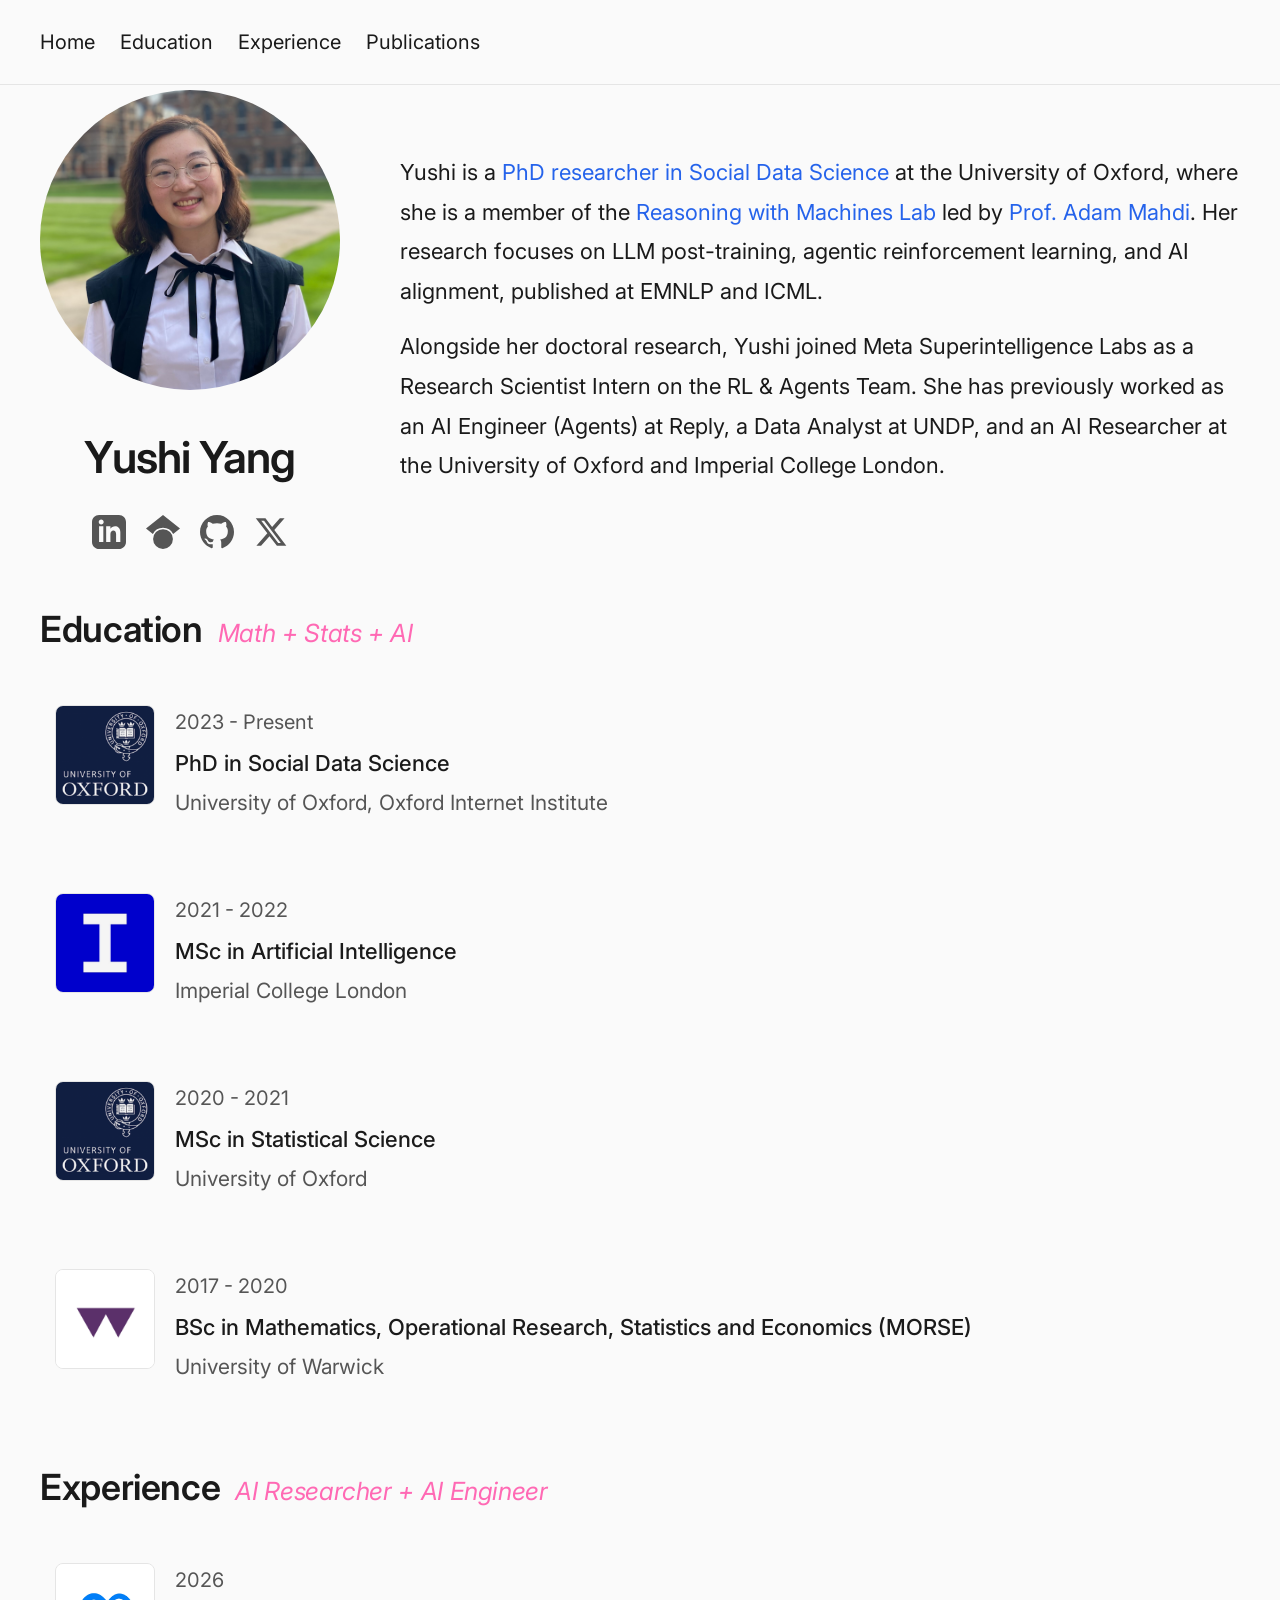
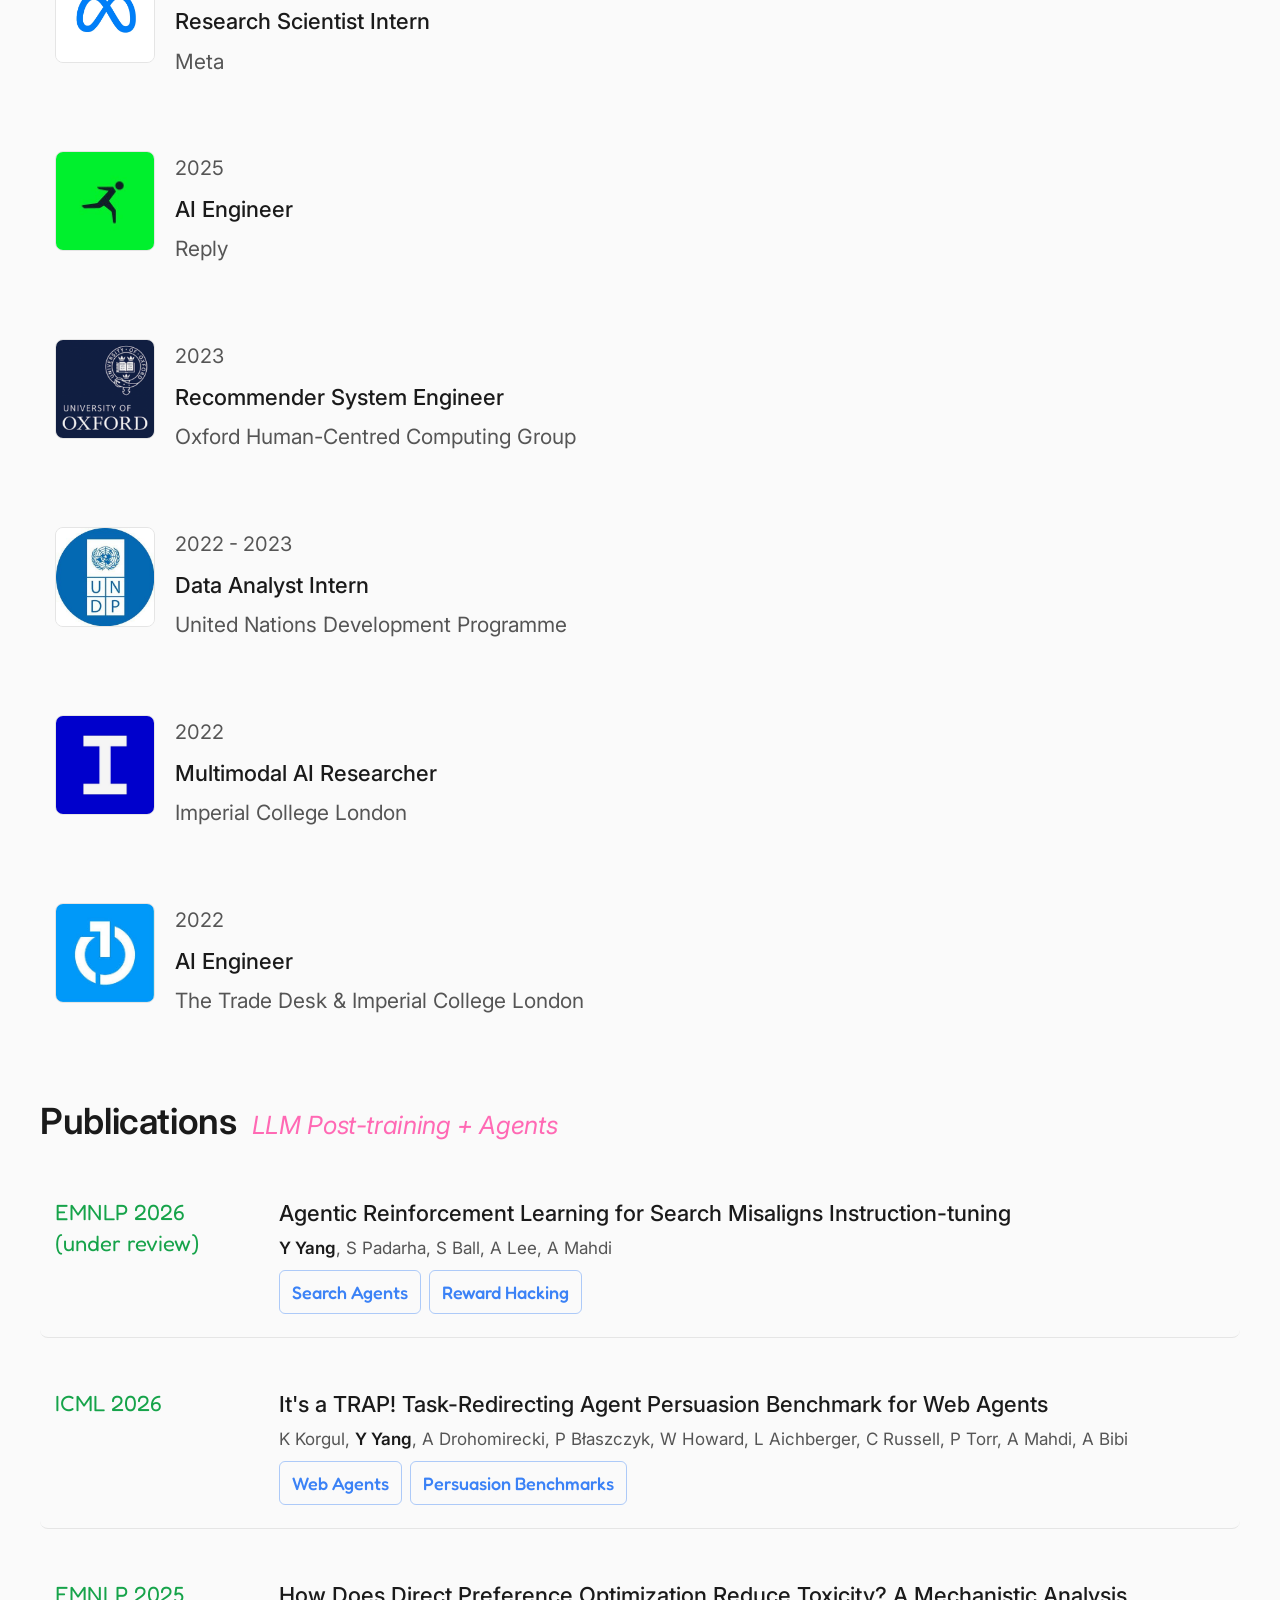
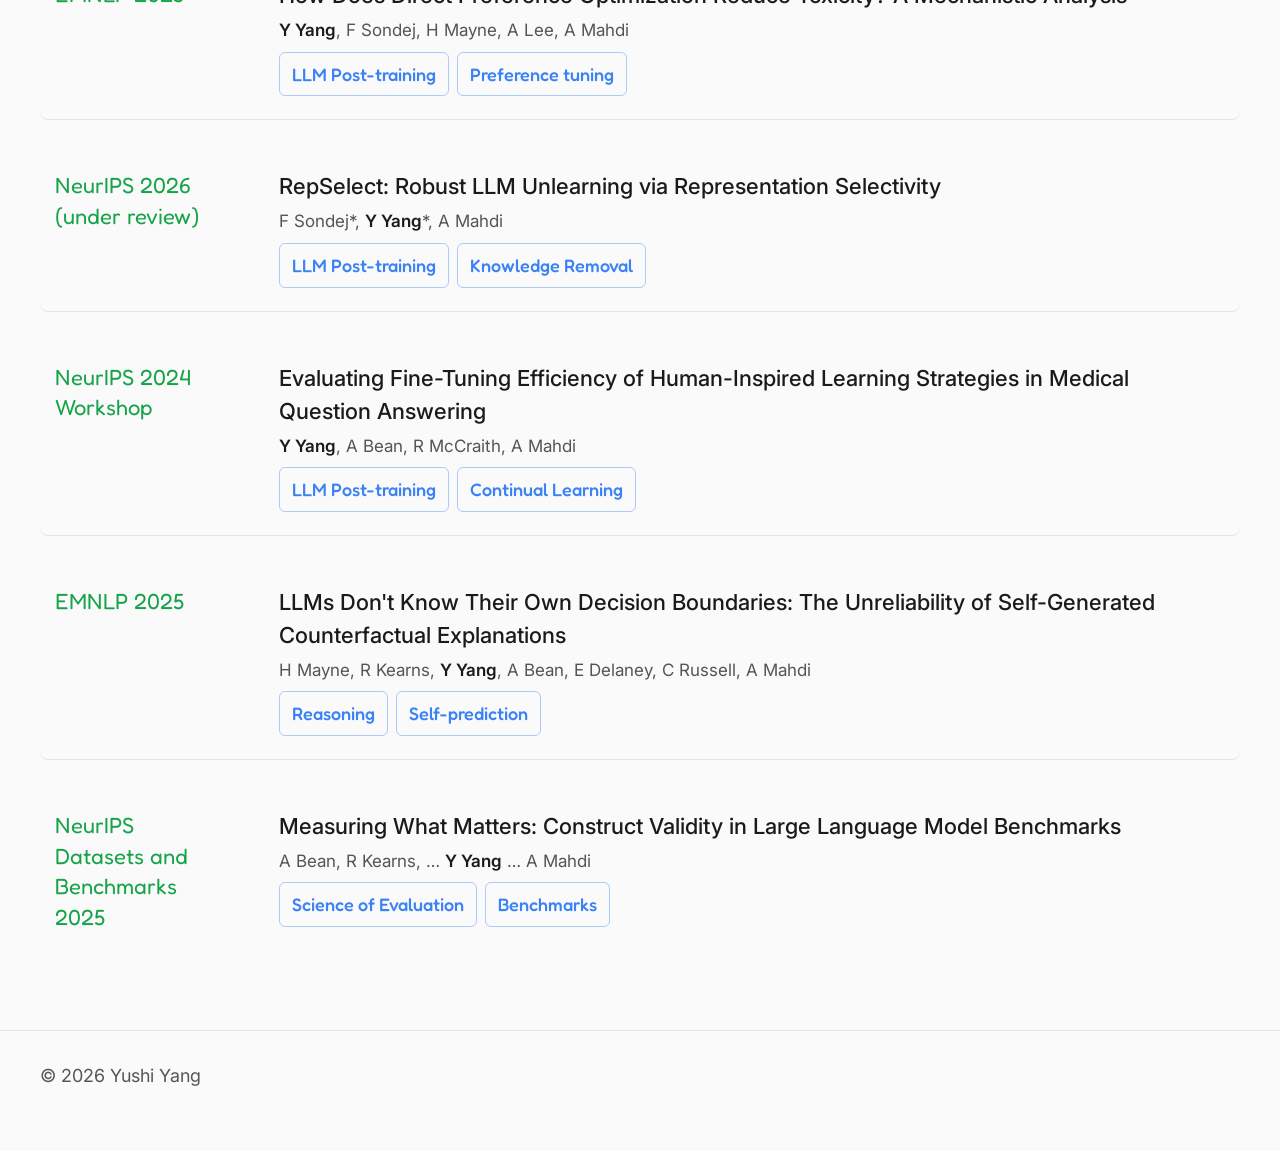
==== commit ff887a44: "Update DPO title and intro research wording Co-Authored-By: Claude Opus 4.8 (1M context) <noreply@an" ====
--- a/index.html
+++ b/index.html
@@ -66,7 +66,7 @@
             <!-- Summary Section -->
             <div class="summary-section">
                 <p class="intro-text">
-                    Yushi is a <a href="https://www.oii.ox.ac.uk/people/profiles/yushi-yang/" target="_blank">PhD researcher in Social Data Science</a> at the University of Oxford, where she is a member of the <a href="https://oxrml.com/index.html" target="_blank">Reasoning with Machines Lab</a> led by <a href="https://www.oii.ox.ac.uk/people/profiles/adam-mahdi/" target="_blank">Prof. Adam Mahdi</a>. Her research spans LLM post-training, agentic reinforcement learning, and AI alignment, published at EMNLP and ICML.
+                    Yushi is a <a href="https://www.oii.ox.ac.uk/people/profiles/yushi-yang/" target="_blank">PhD researcher in Social Data Science</a> at the University of Oxford, where she is a member of the <a href="https://oxrml.com/index.html" target="_blank">Reasoning with Machines Lab</a> led by <a href="https://www.oii.ox.ac.uk/people/profiles/adam-mahdi/" target="_blank">Prof. Adam Mahdi</a>. Her research focuses on LLM post-training, agentic reinforcement learning, and AI alignment, published at EMNLP and ICML.
                 </p>
                 <p class="intro-text">
                     Alongside her doctoral research, Yushi joined Meta Superintelligence Labs as a Research Scientist Intern on the RL & Agents Team. She has previously worked as an AI Engineer (Agents) at Reply, a Data Analyst at UNDP, and an AI Researcher at the University of Oxford and Imperial College London.
@@ -231,7 +231,7 @@
                 <div class="publication-main">
                     <p class="publication-venue"><span class="venue-box">EMNLP 2025</span></p>
                     <div class="publication-info">
-                        <p class="publication-title">How Does DPO Reduce Toxicity? A Mechanistic Neuron-Level Analysis</p>
+                        <p class="publication-title">How Does Direct Preference Optimization Reduce Toxicity? A Mechanistic Analysis</p>
                         <p class="publication-authors"><strong>Y Yang</strong>, F Sondej, H Mayne, A Lee, A Mahdi</p>
                         <div class="publication-tags">
                             <span class="pub-tag">LLM Post-training</span>
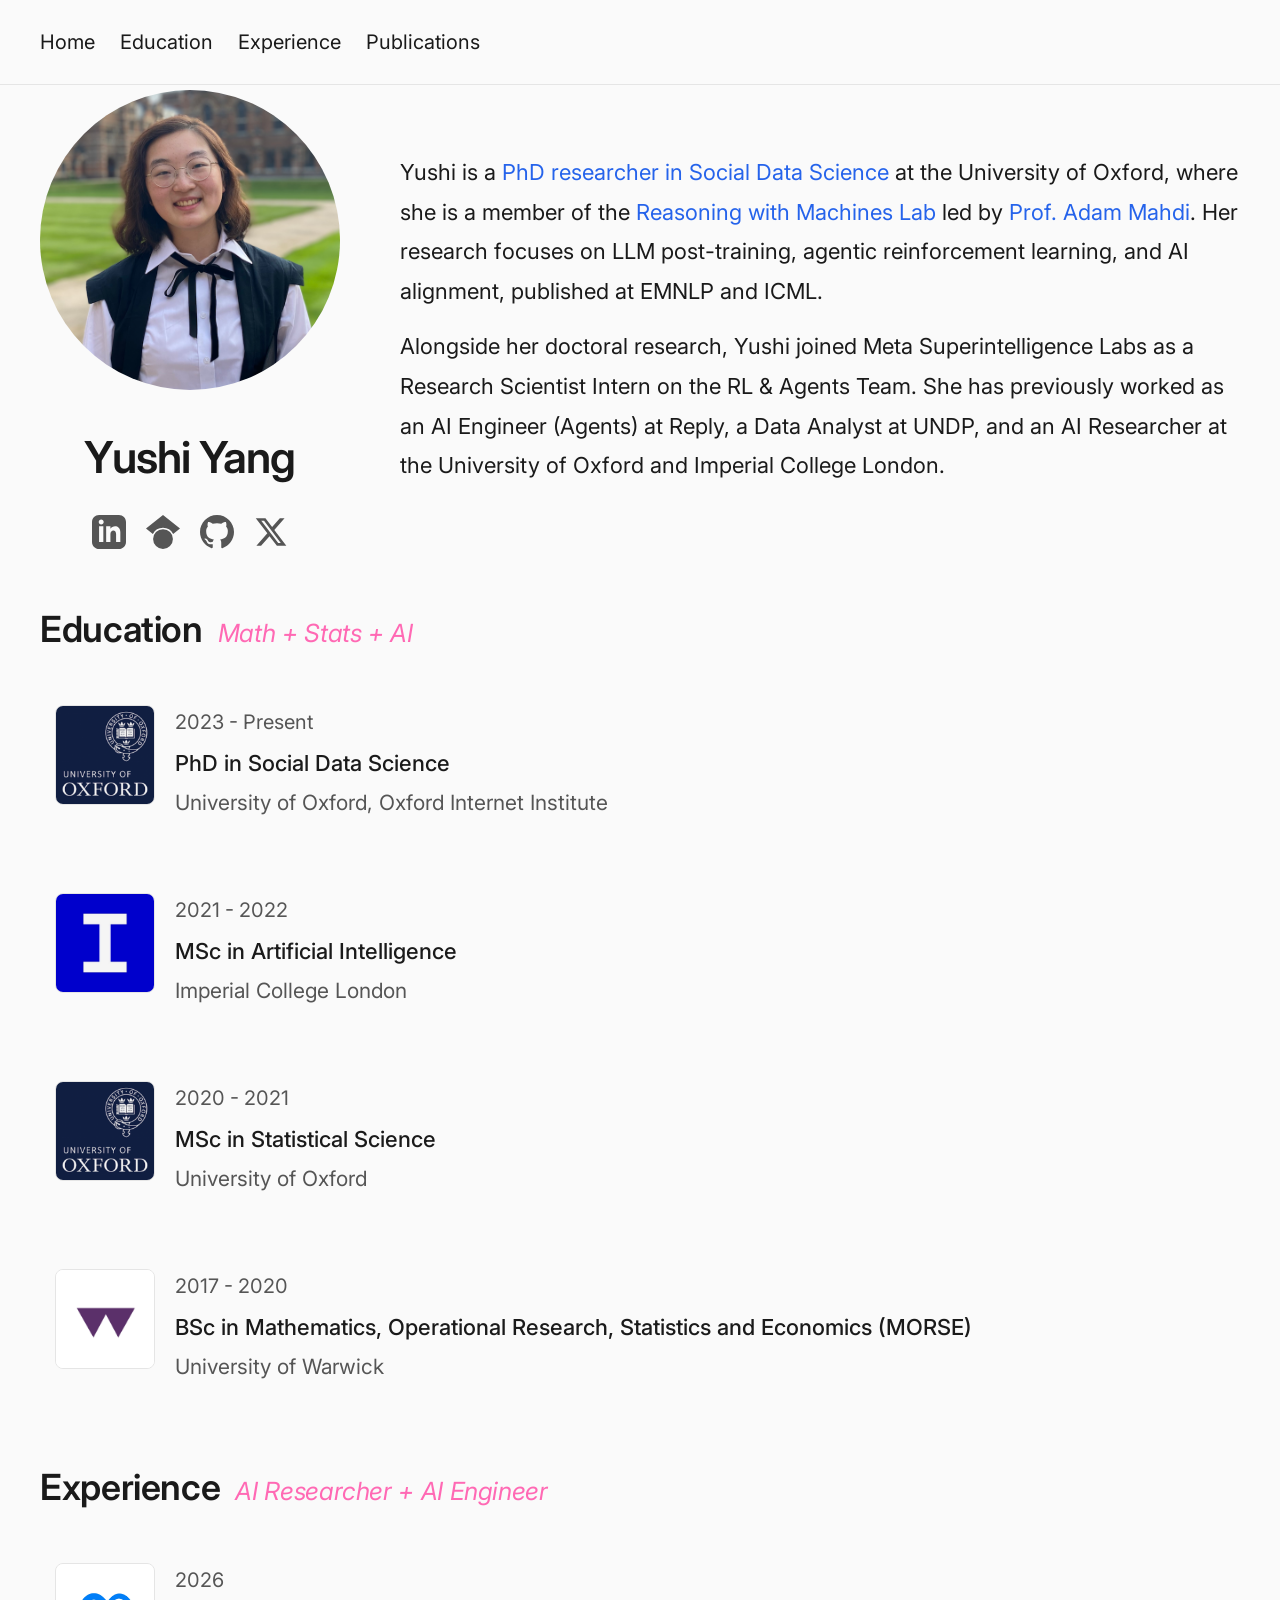
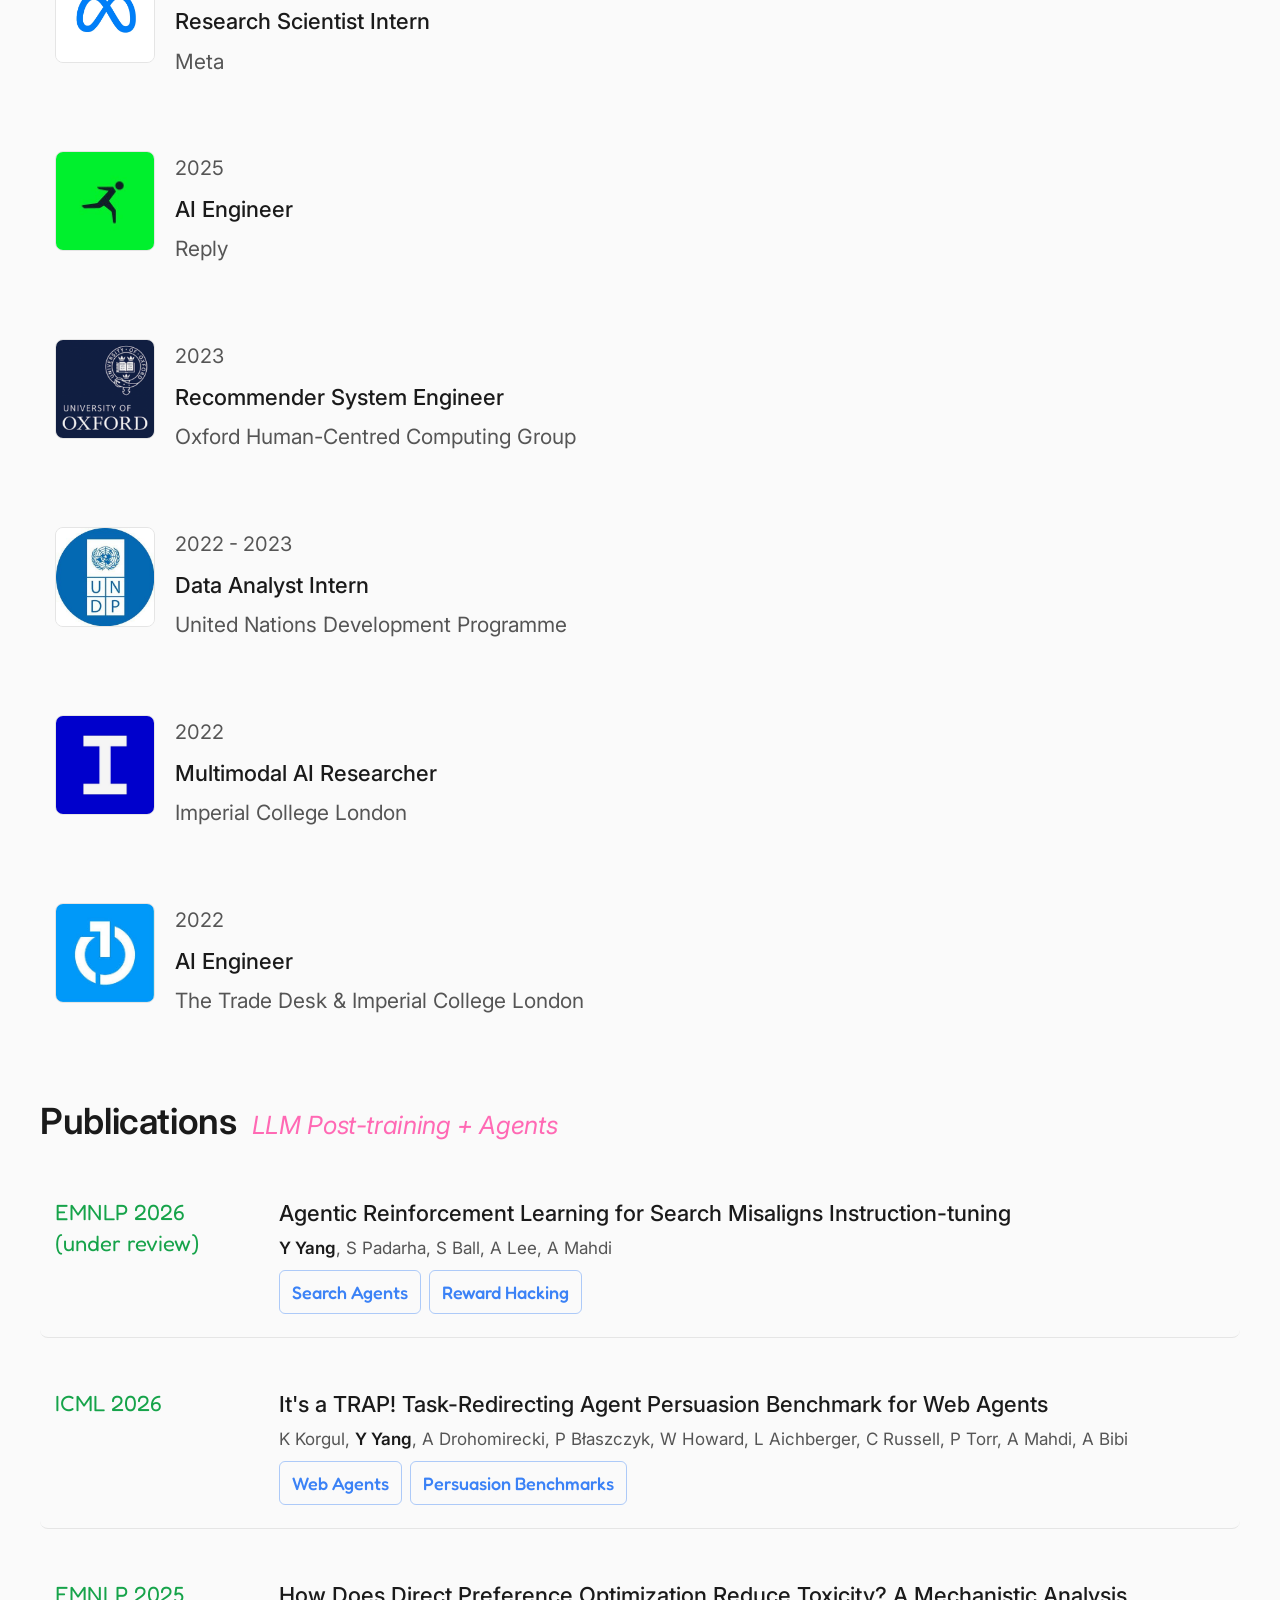
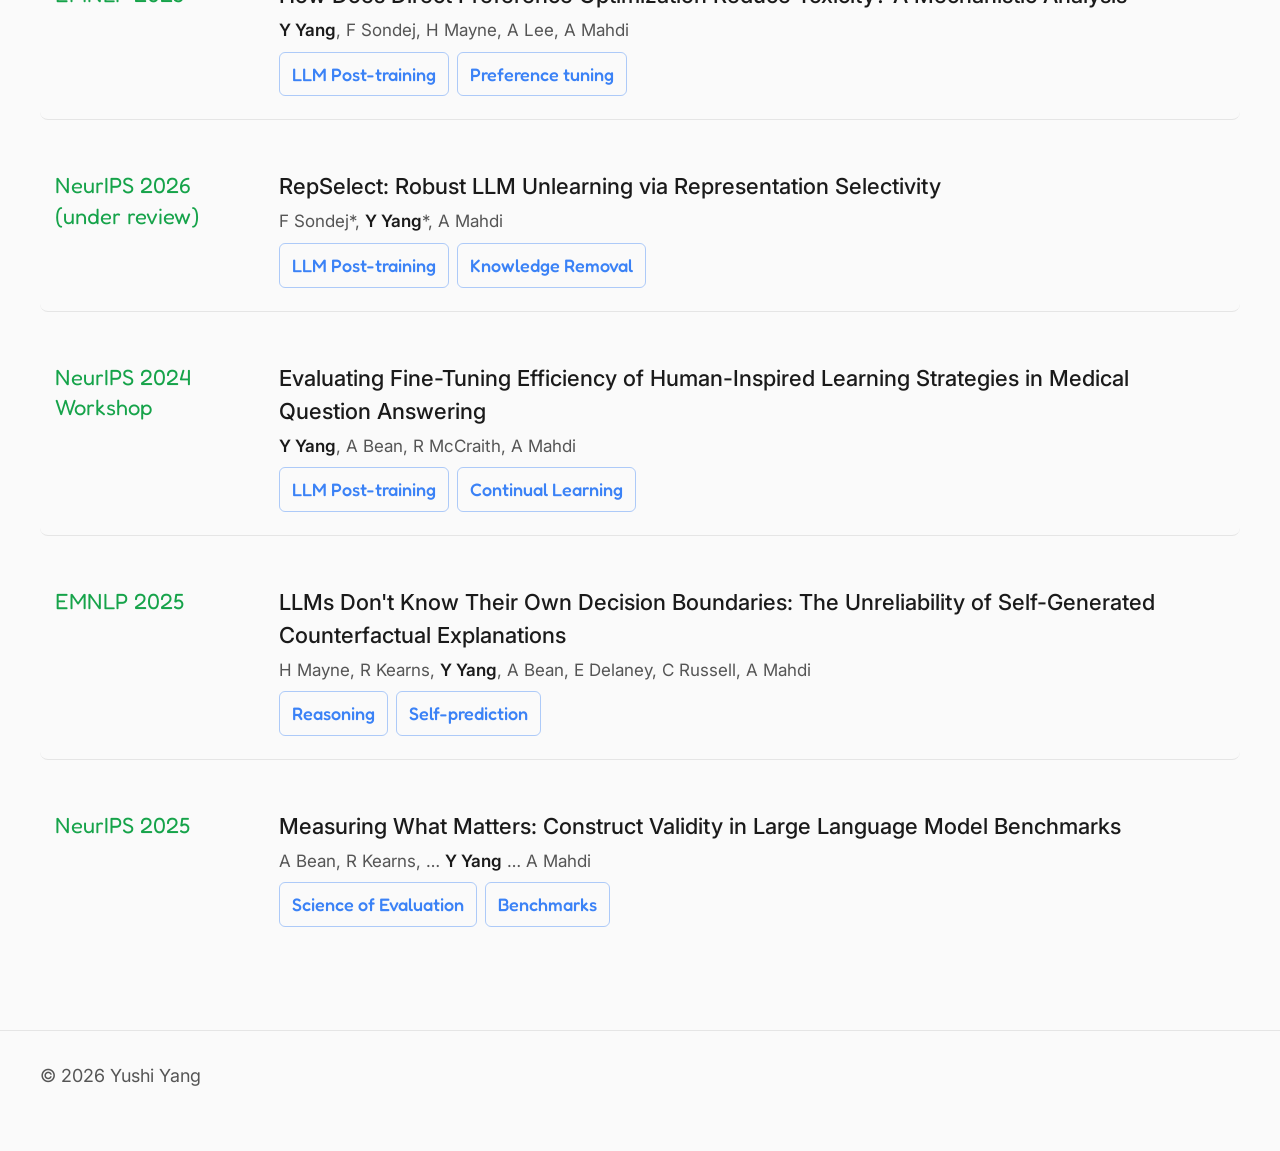
==== commit c1d5ddee: "Counterfactual figure 85%, simplify NeurIPS venue Co-Authored-By: Claude Opus 4.8 (1M context) <nore" ====
--- a/index.html
+++ b/index.html
@@ -283,13 +283,13 @@
                             <span class="pub-tag">Self-prediction</span>
                         </div>
                         <p class="publication-description">LLMs do not reliably self-predict the key determinants of their high-stakes decisions.</p>
-                        <img class="publication-figure figure-95" src="paper_figures/counterfactual.png" alt="Counterfactual explanations figure">
+                        <img class="publication-figure figure-85" src="paper_figures/counterfactual.png" alt="Counterfactual explanations figure">
                     </div>
                 </div>
             </a>
             <a href="https://arxiv.org/abs/2511.04703" target="_blank" class="publication-item">
                 <div class="publication-main">
-                    <p class="publication-venue"><span class="venue-box">NeurIPS<br>Datasets and Benchmarks<br>2025</span></p>
+                    <p class="publication-venue"><span class="venue-box">NeurIPS 2025</span></p>
                     <div class="publication-info">
                         <p class="publication-title">Measuring What Matters: Construct Validity in Large Language Model Benchmarks</p>
                         <p class="publication-authors">A Bean, R Kearns, … <strong>Y Yang</strong> … A Mahdi</p>
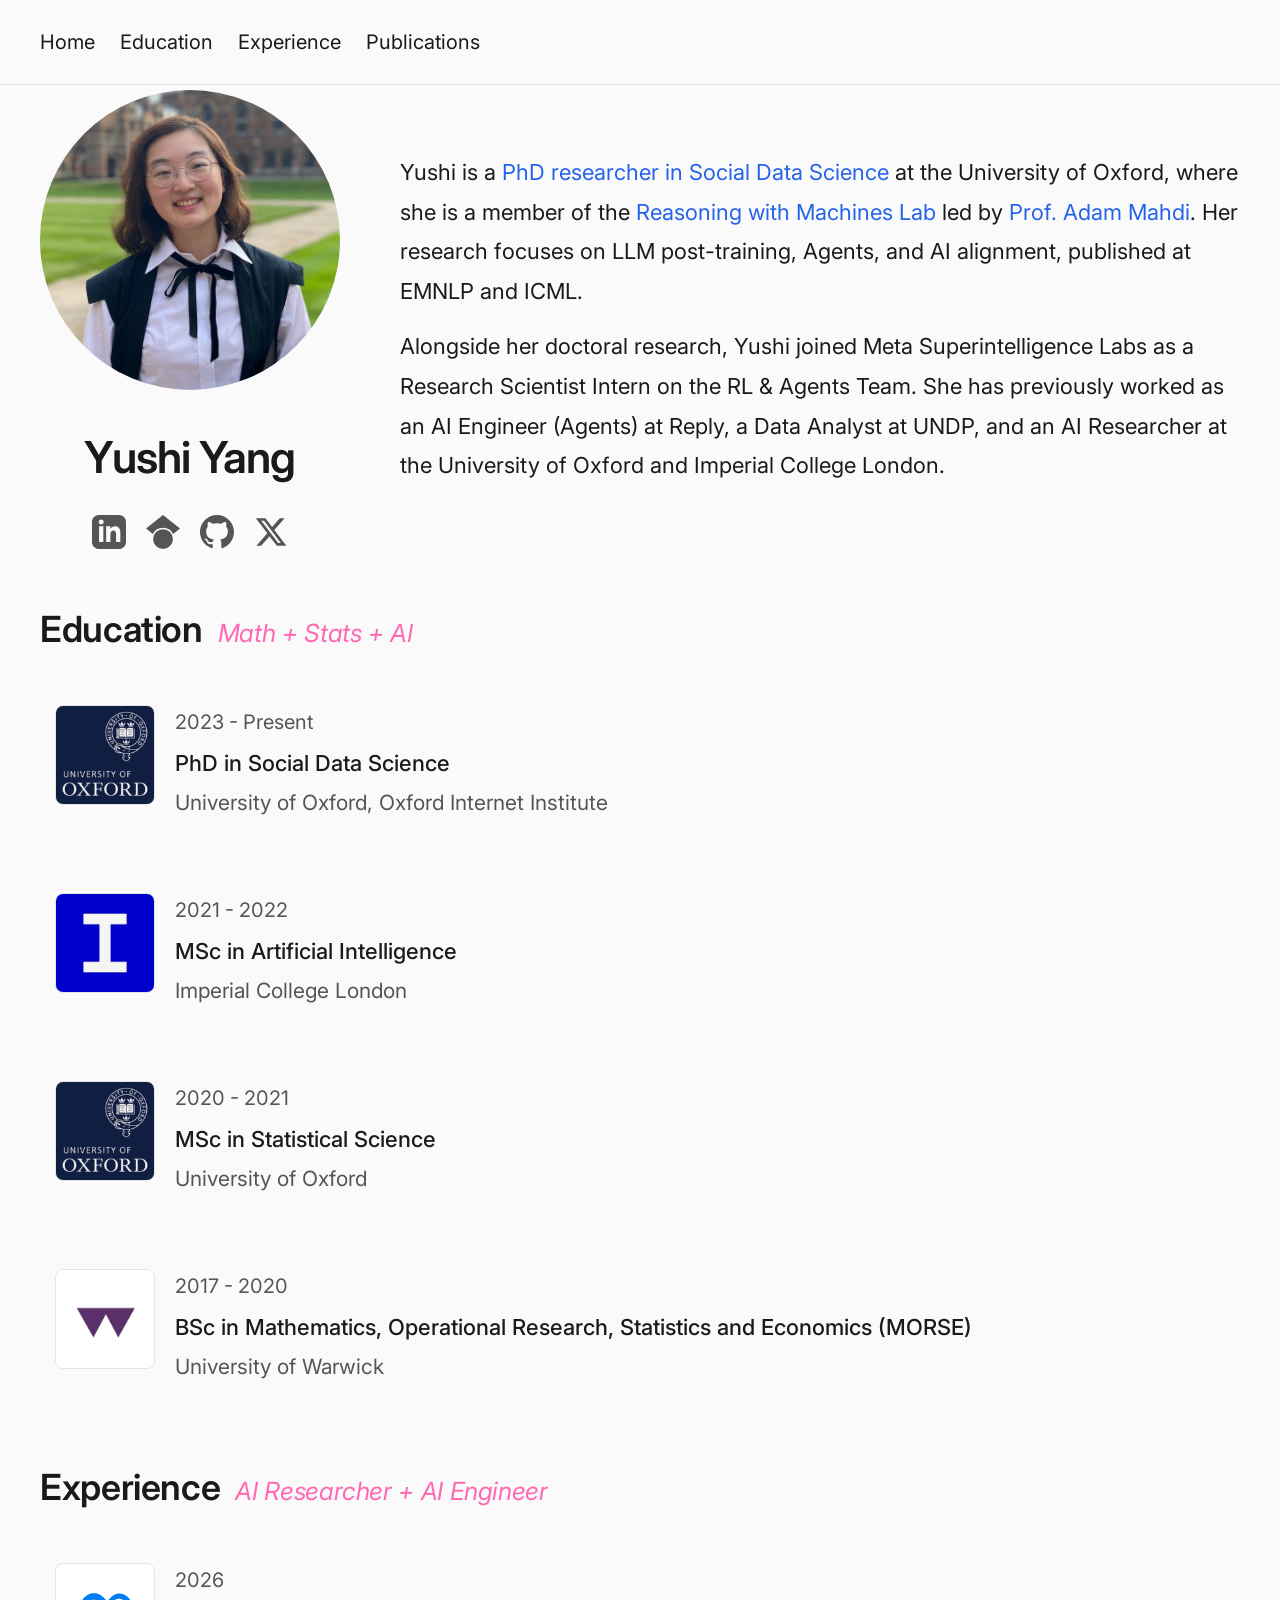
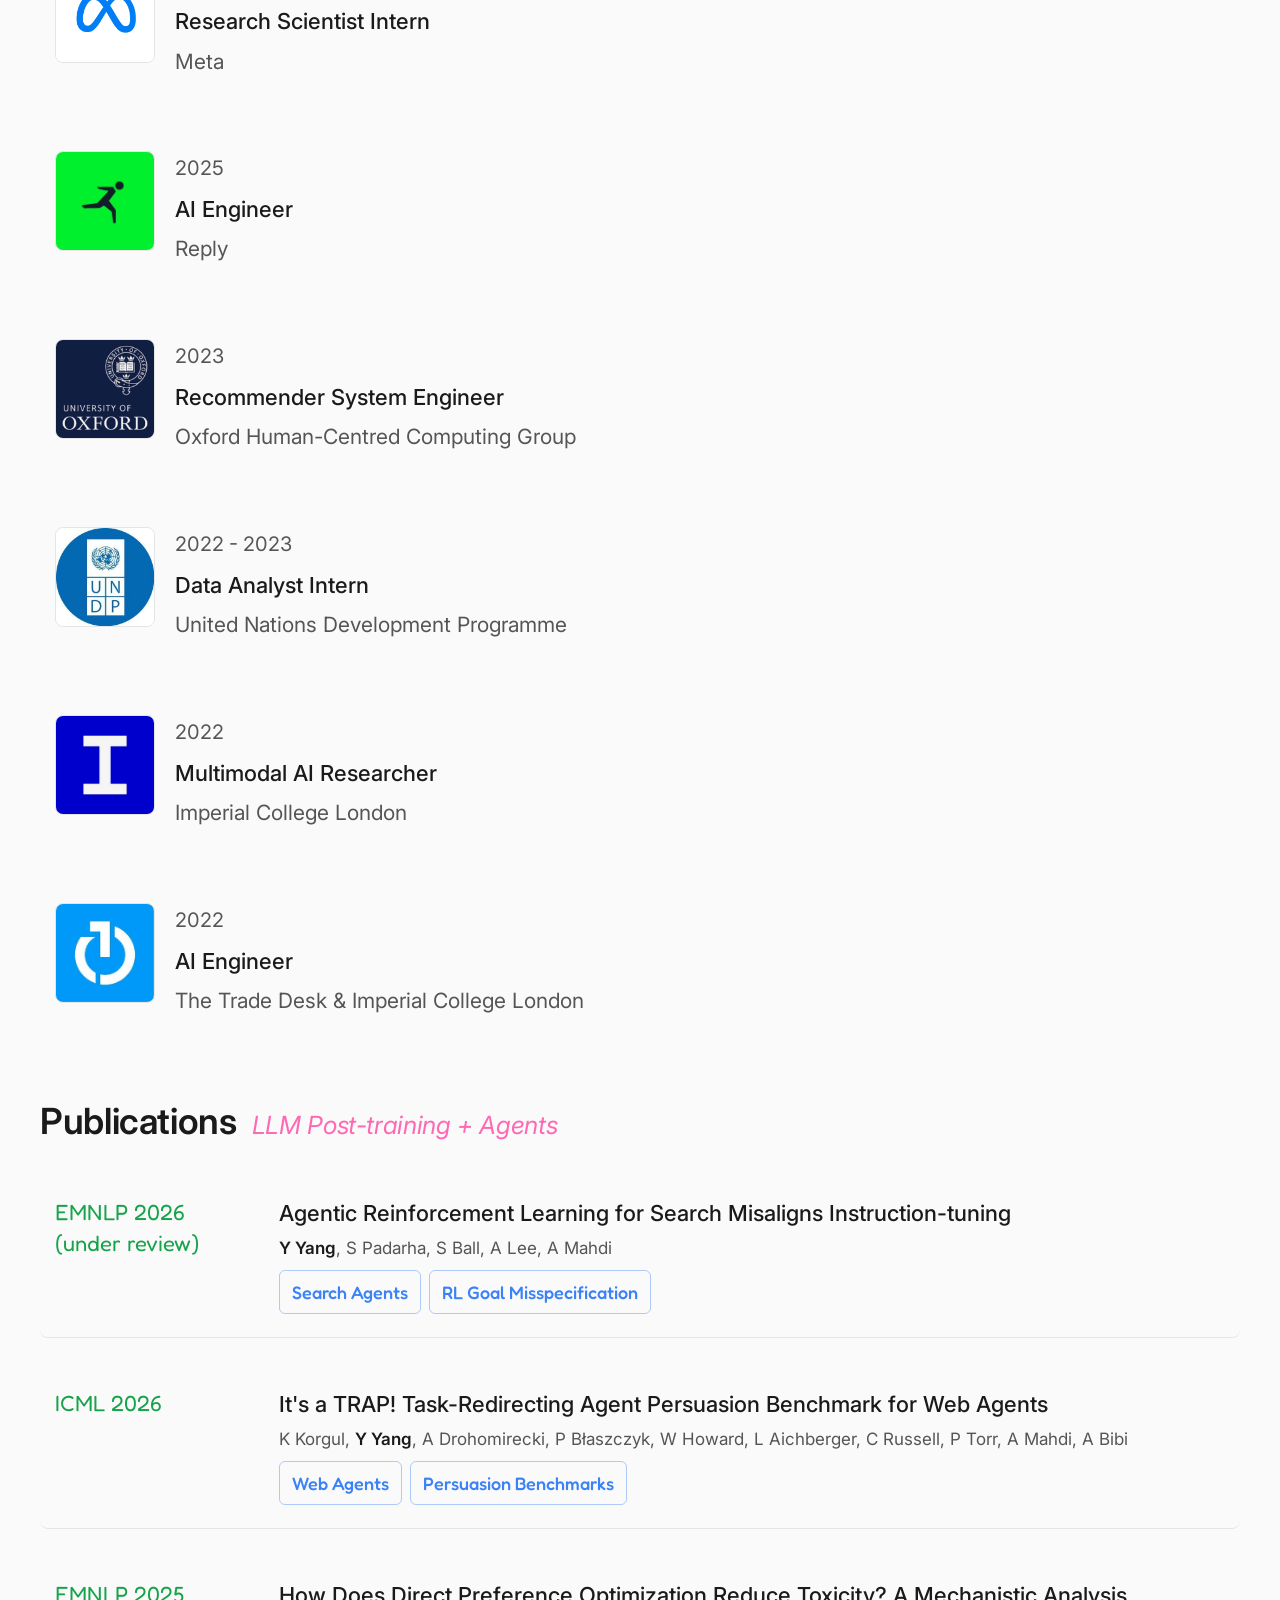
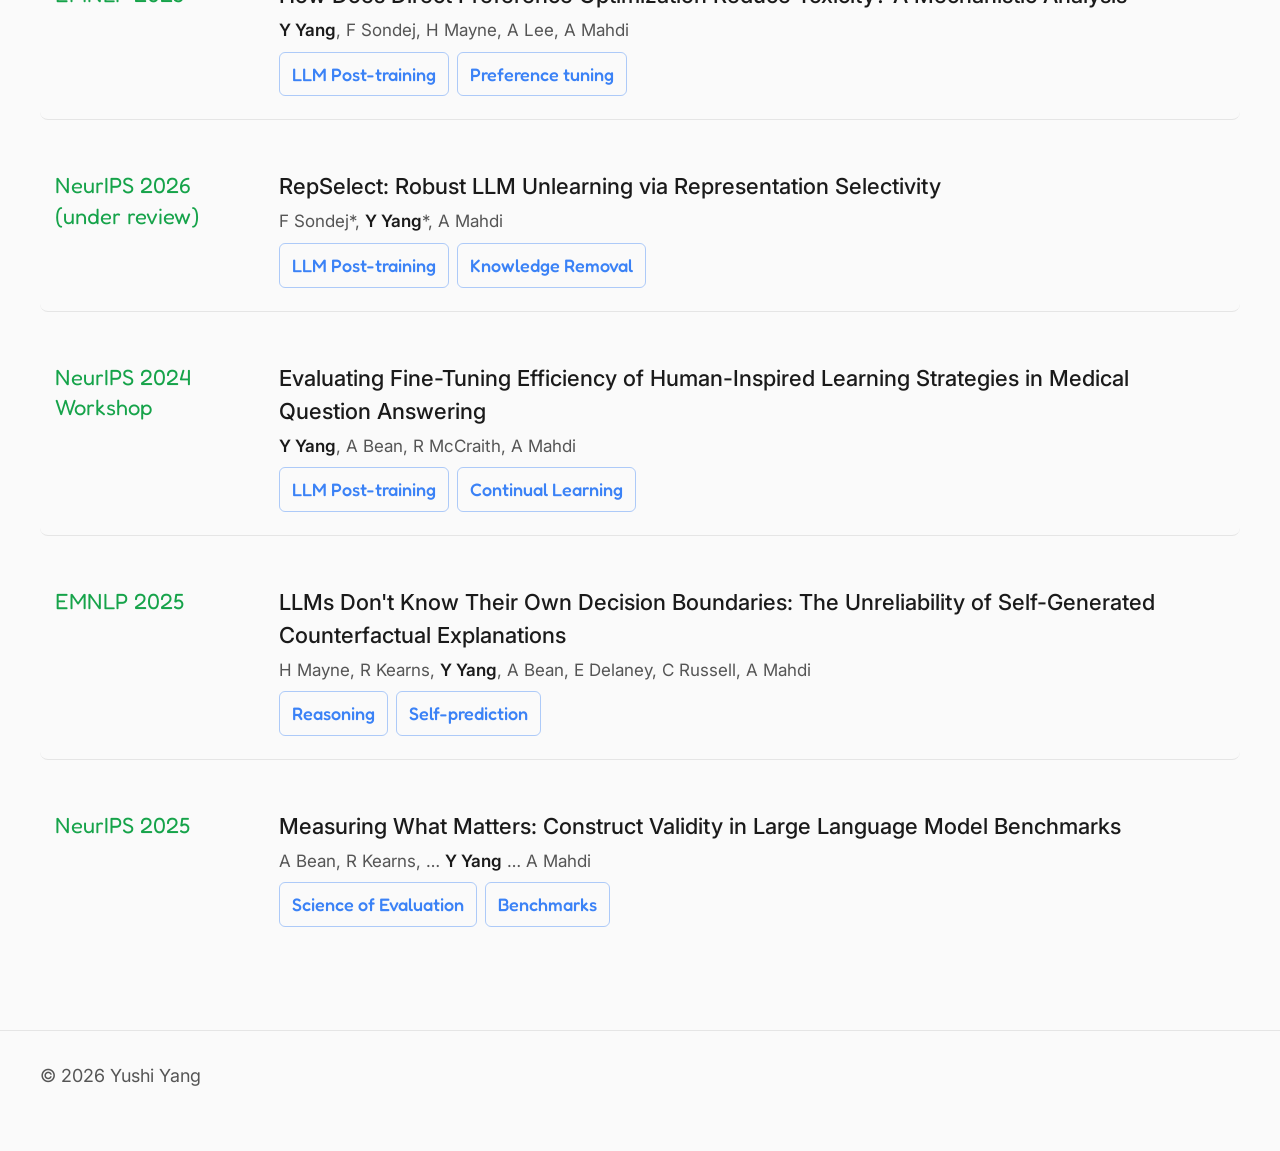
==== commit aeb8c55e: "Update intro wording and Agentic RL keyword Co-Authored-By: Claude Opus 4.8 (1M context) <noreply@an" ====
--- a/index.html
+++ b/index.html
@@ -66,7 +66,7 @@
             <!-- Summary Section -->
             <div class="summary-section">
                 <p class="intro-text">
-                    Yushi is a <a href="https://www.oii.ox.ac.uk/people/profiles/yushi-yang/" target="_blank">PhD researcher in Social Data Science</a> at the University of Oxford, where she is a member of the <a href="https://oxrml.com/index.html" target="_blank">Reasoning with Machines Lab</a> led by <a href="https://www.oii.ox.ac.uk/people/profiles/adam-mahdi/" target="_blank">Prof. Adam Mahdi</a>. Her research focuses on LLM post-training, agentic reinforcement learning, and AI alignment, published at EMNLP and ICML.
+                    Yushi is a <a href="https://www.oii.ox.ac.uk/people/profiles/yushi-yang/" target="_blank">PhD researcher in Social Data Science</a> at the University of Oxford, where she is a member of the <a href="https://oxrml.com/index.html" target="_blank">Reasoning with Machines Lab</a> led by <a href="https://www.oii.ox.ac.uk/people/profiles/adam-mahdi/" target="_blank">Prof. Adam Mahdi</a>. Her research focuses on LLM post-training, Agents, and AI alignment, published at EMNLP and ICML.
                 </p>
                 <p class="intro-text">
                     Alongside her doctoral research, Yushi joined Meta Superintelligence Labs as a Research Scientist Intern on the RL & Agents Team. She has previously worked as an AI Engineer (Agents) at Reply, a Data Analyst at UNDP, and an AI Researcher at the University of Oxford and Imperial College London.
@@ -205,7 +205,7 @@
                         <p class="publication-authors"><strong>Y Yang</strong>, S Padarha, S Ball, A Lee, A Mahdi</p>
                         <div class="publication-tags">
                             <span class="pub-tag">Search Agents</span>
-                            <span class="pub-tag">Reward Hacking</span>
+                            <span class="pub-tag">RL Goal Misspecification</span>
                         </div>
                         <p class="publication-description">Agentic RL induces multi-step harmful searches, but a simple representation-aware RL penalty restores benign search behaviour.</p>
                         <img class="publication-figure" src="paper_figures/Agentic%20RL.png" alt="Agentic Reinforcement Learning for Search figure">
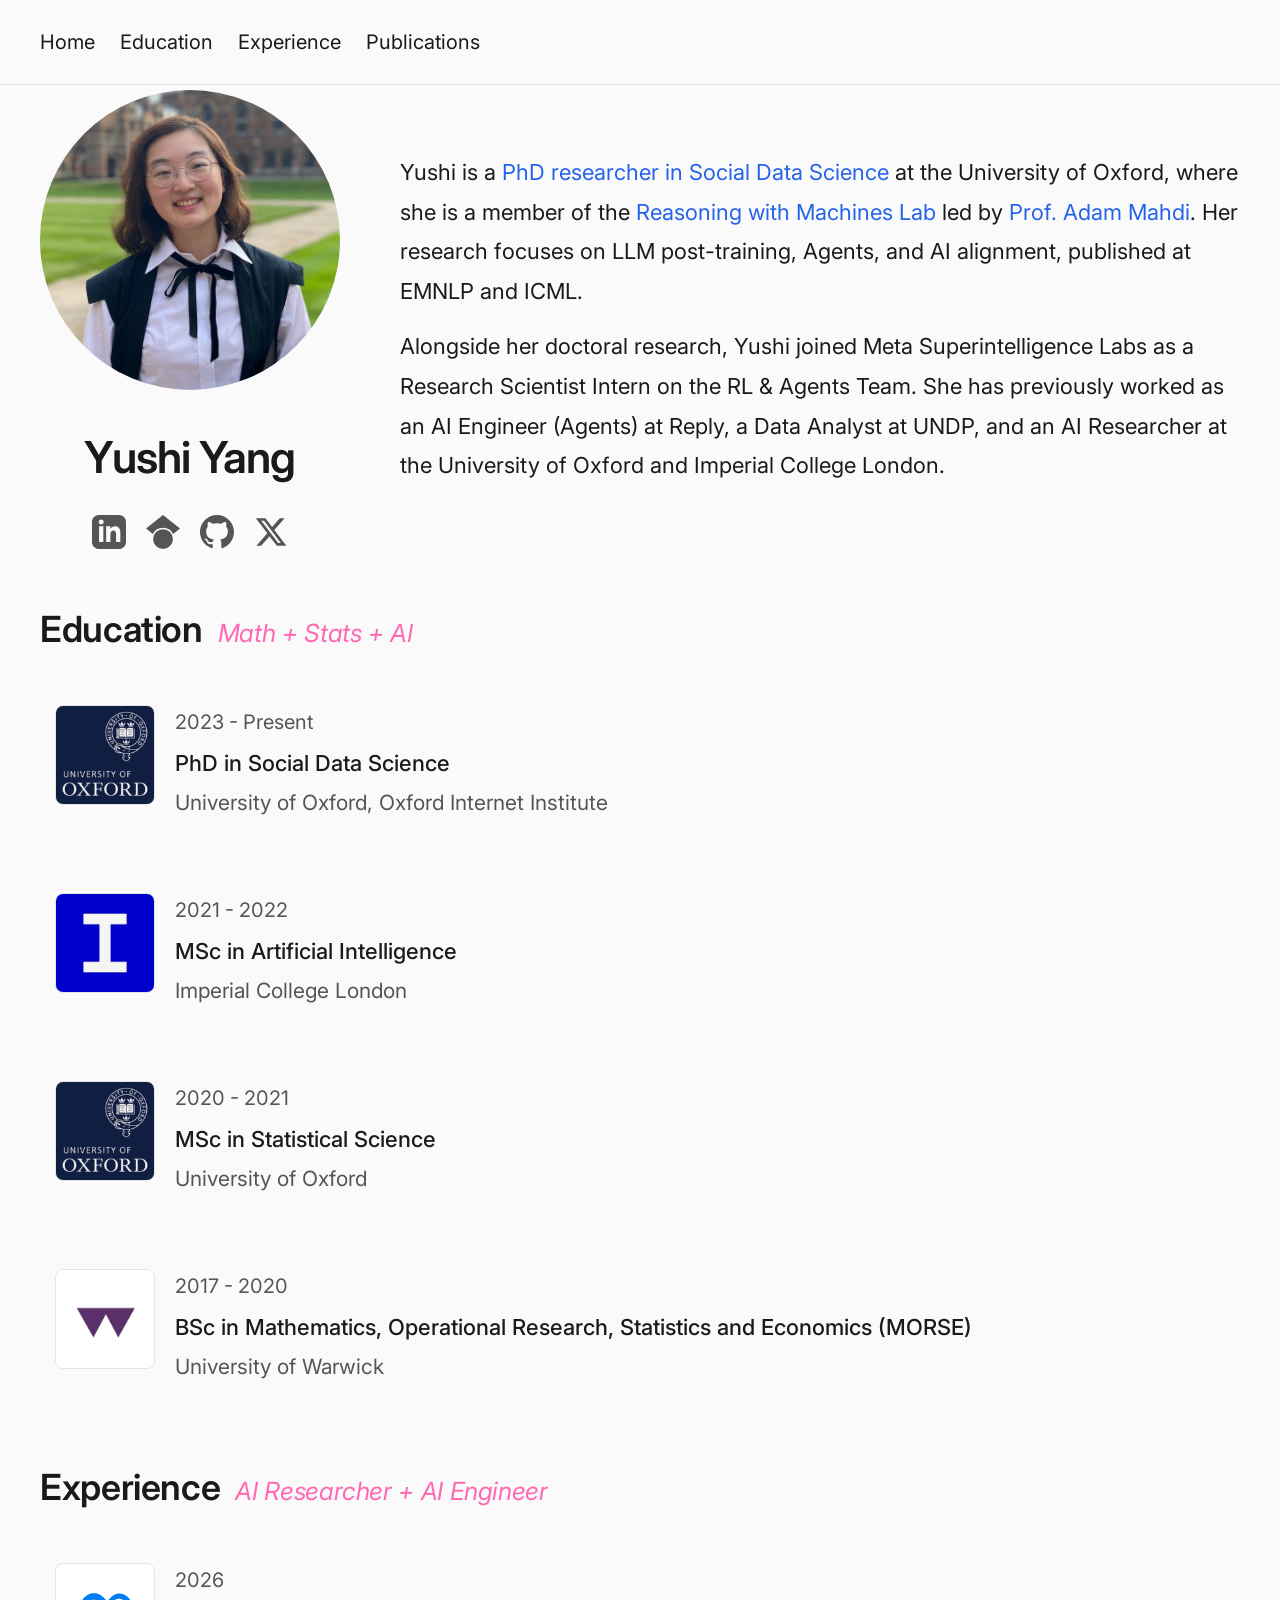
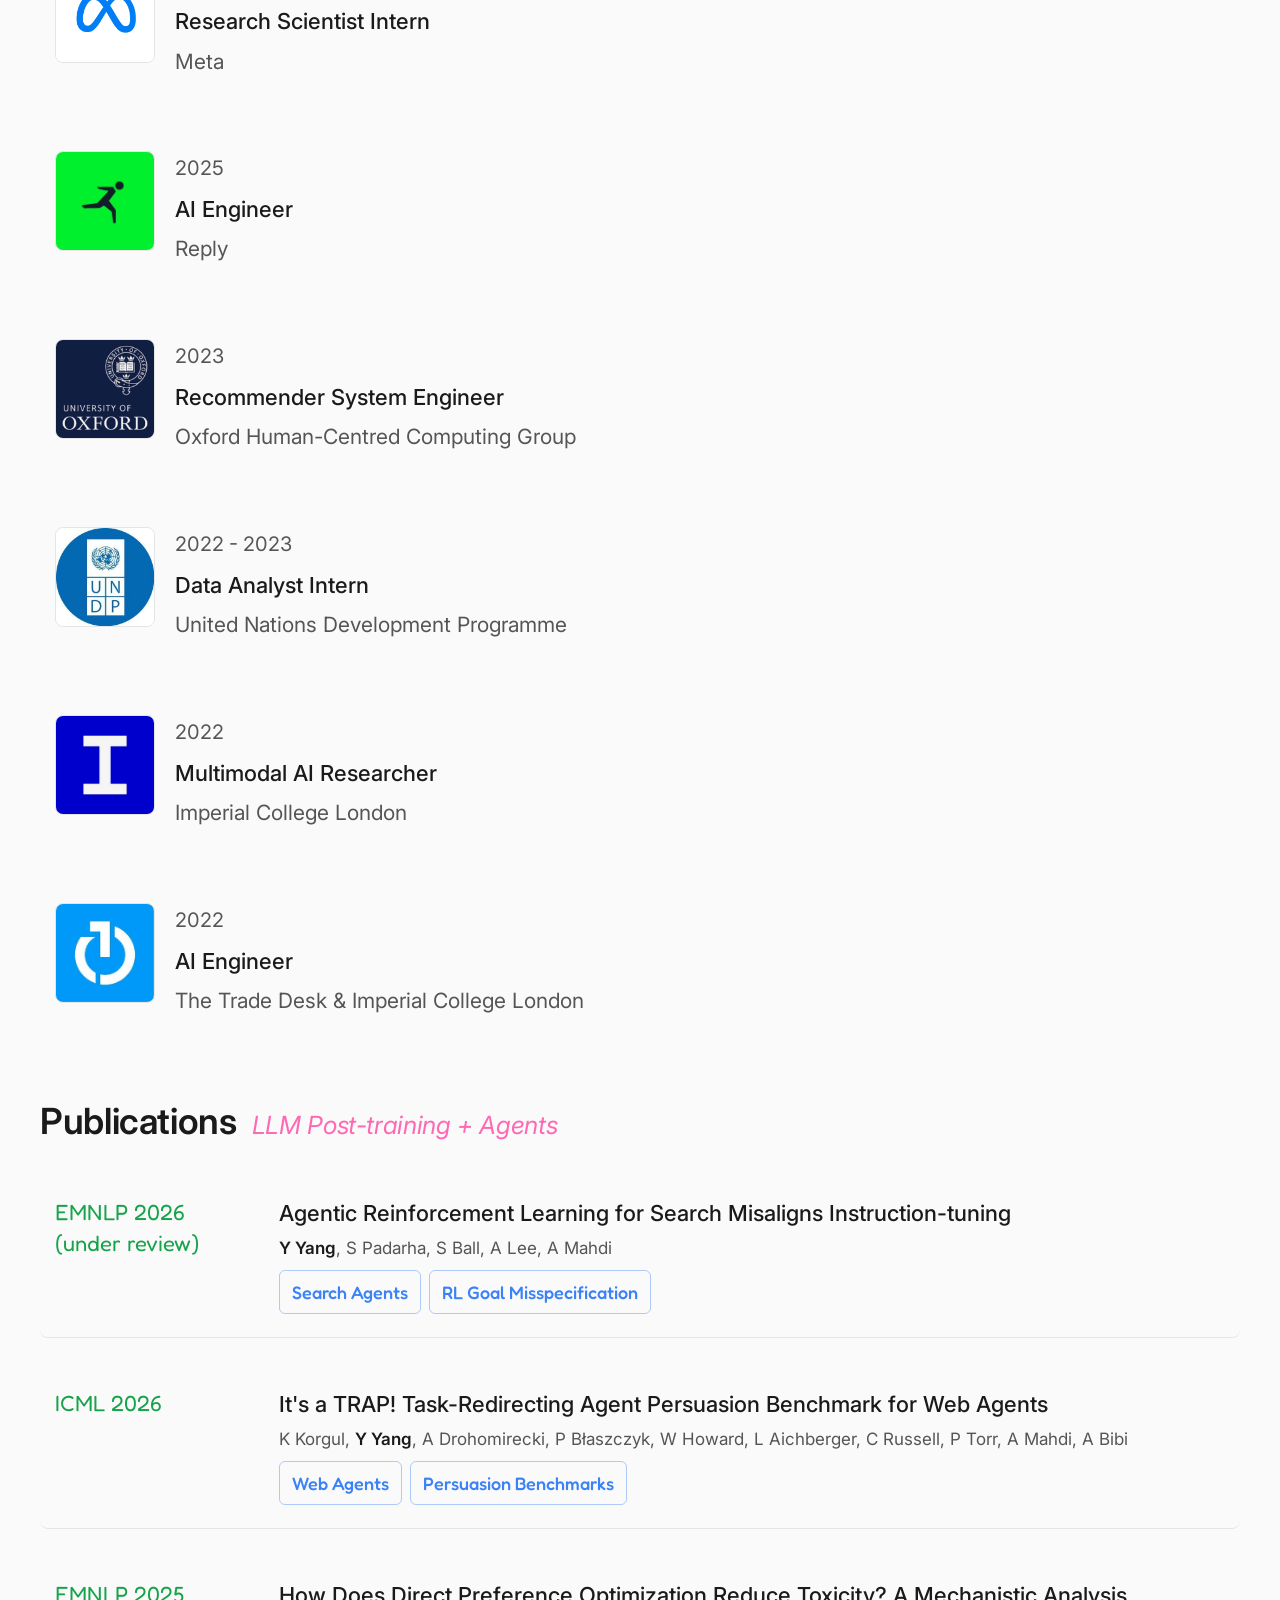
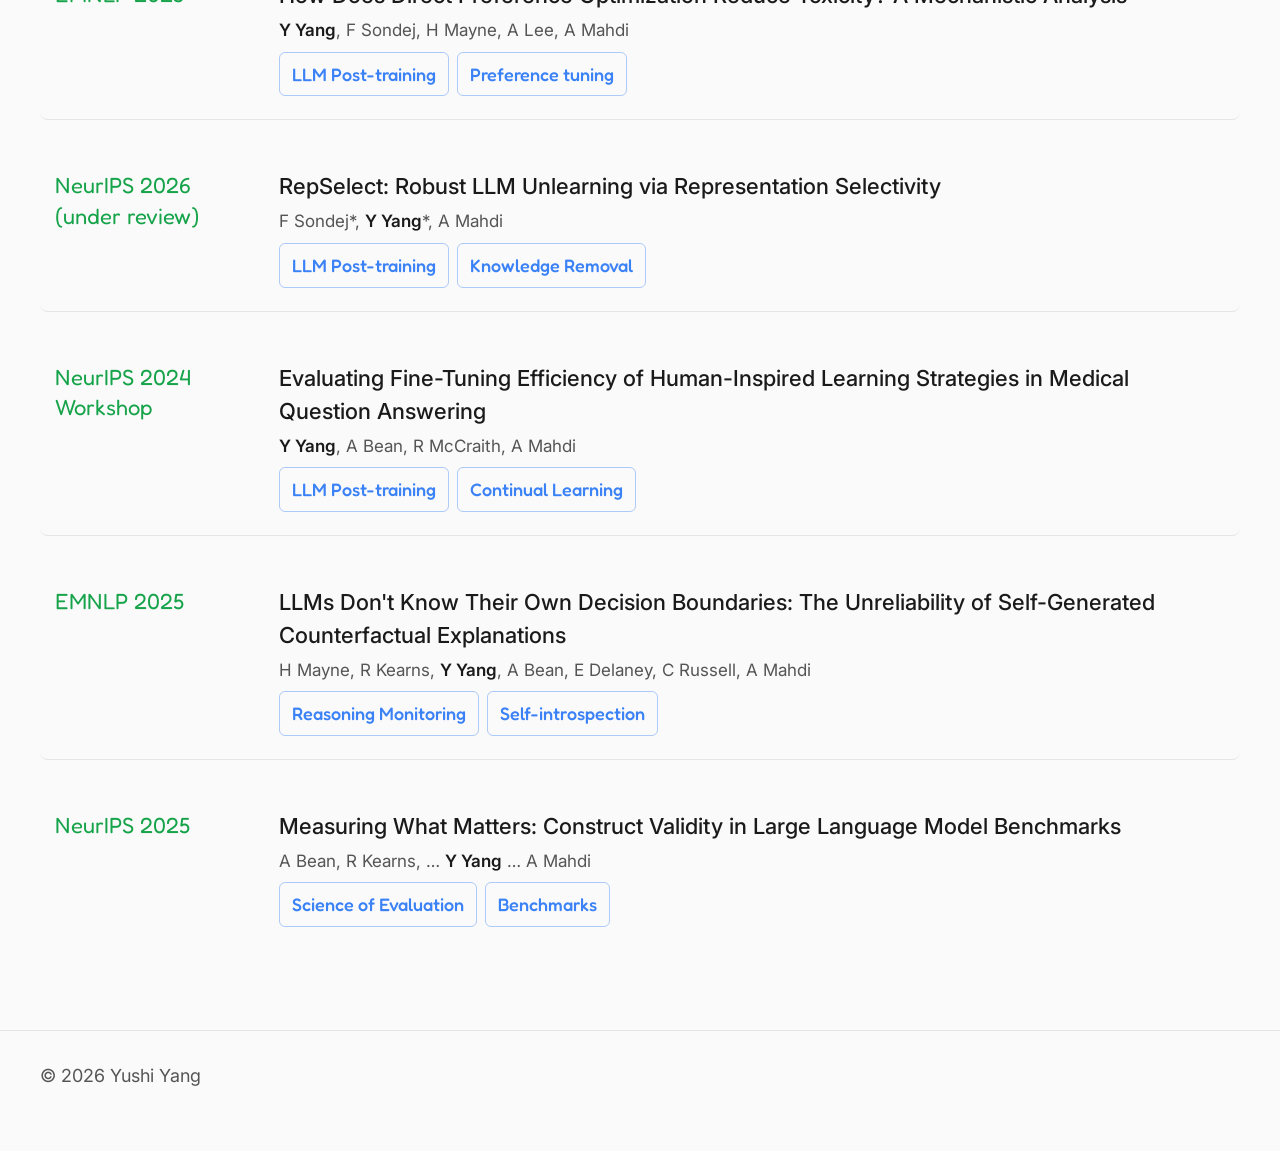
==== commit 991053bb: "Update counterfactual paper keywords Co-Authored-By: Claude Opus 4.8 (1M context) <noreply@anthropic" ====
--- a/index.html
+++ b/index.html
@@ -279,8 +279,8 @@
                         <p class="publication-title">LLMs Don't Know Their Own Decision Boundaries: The Unreliability of Self-Generated Counterfactual Explanations</p>
                         <p class="publication-authors">H Mayne, R Kearns, <strong>Y Yang</strong>, A Bean, E Delaney, C Russell, A Mahdi</p>
                         <div class="publication-tags">
-                            <span class="pub-tag">Reasoning</span>
-                            <span class="pub-tag">Self-prediction</span>
+                            <span class="pub-tag">Reasoning Monitoring</span>
+                            <span class="pub-tag">Self-introspection</span>
                         </div>
                         <p class="publication-description">LLMs do not reliably self-predict the key determinants of their high-stakes decisions.</p>
                         <img class="publication-figure figure-85" src="paper_figures/counterfactual.png" alt="Counterfactual explanations figure">
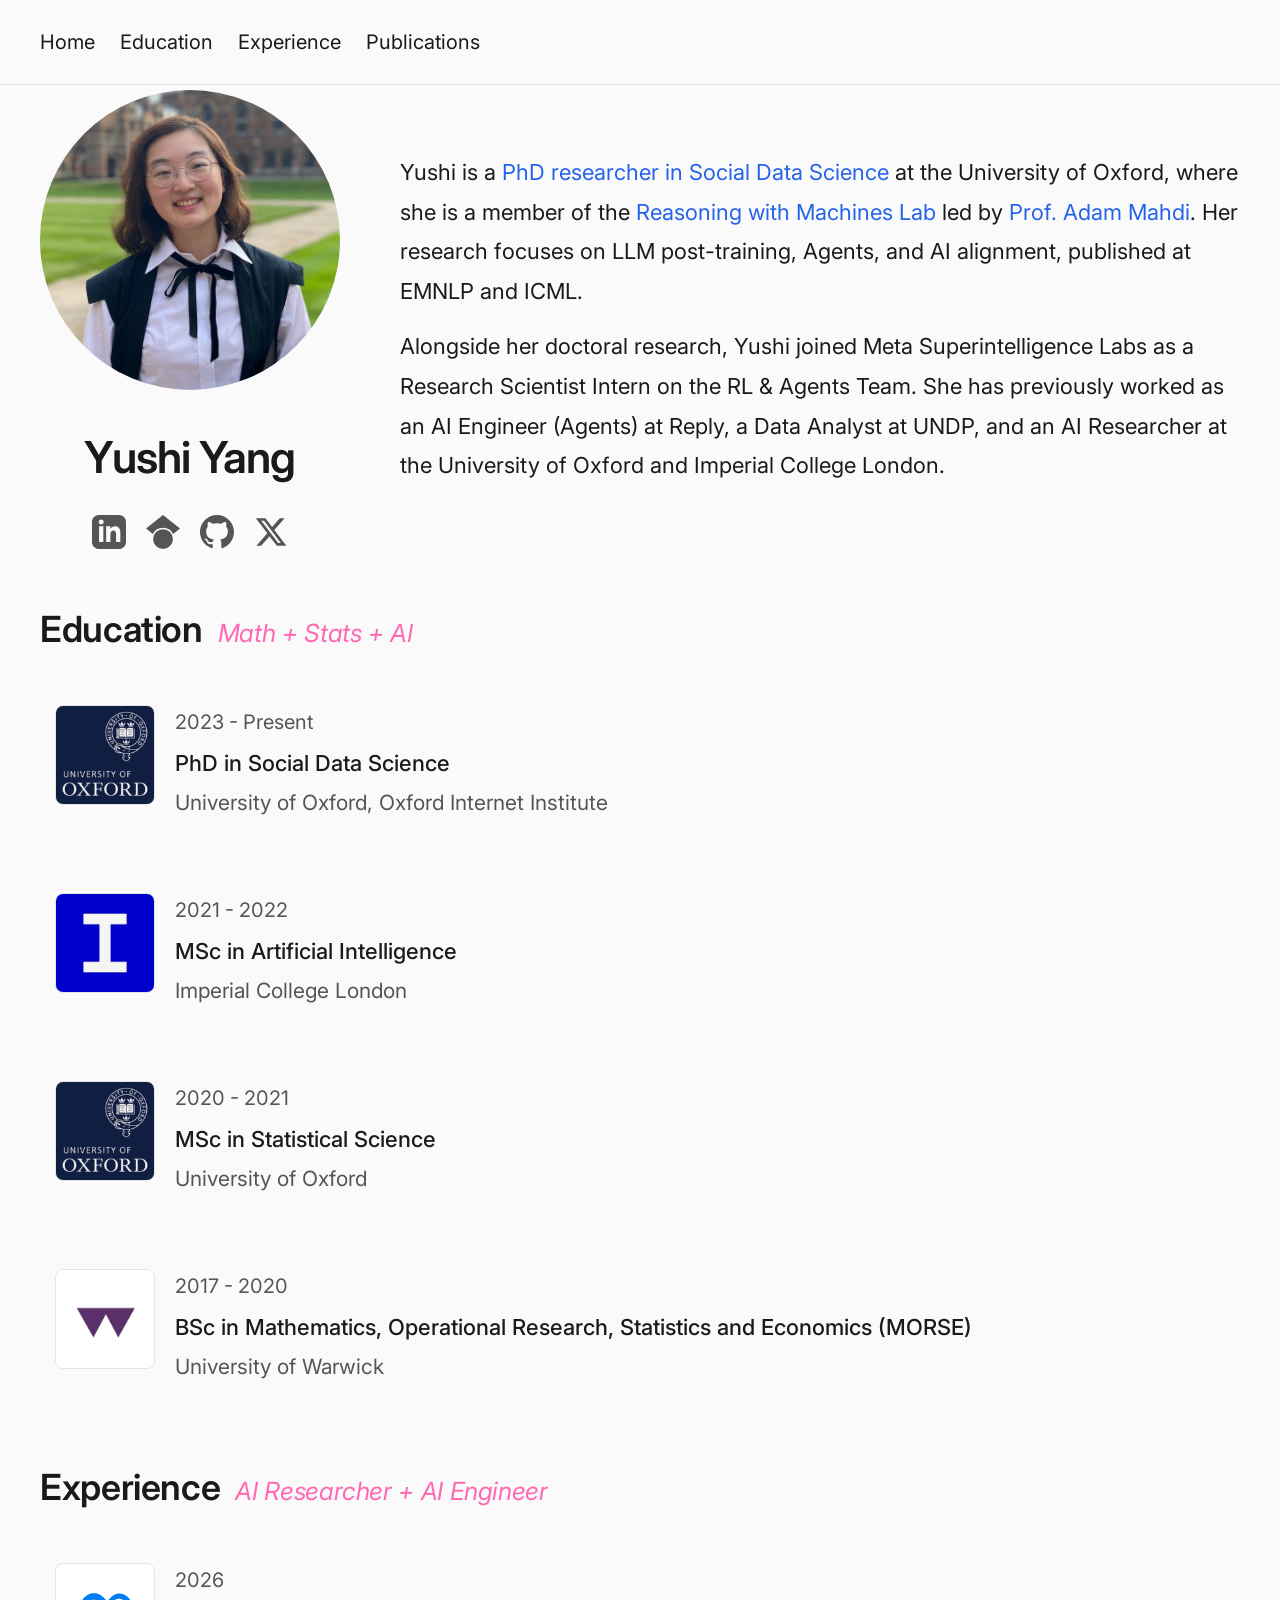
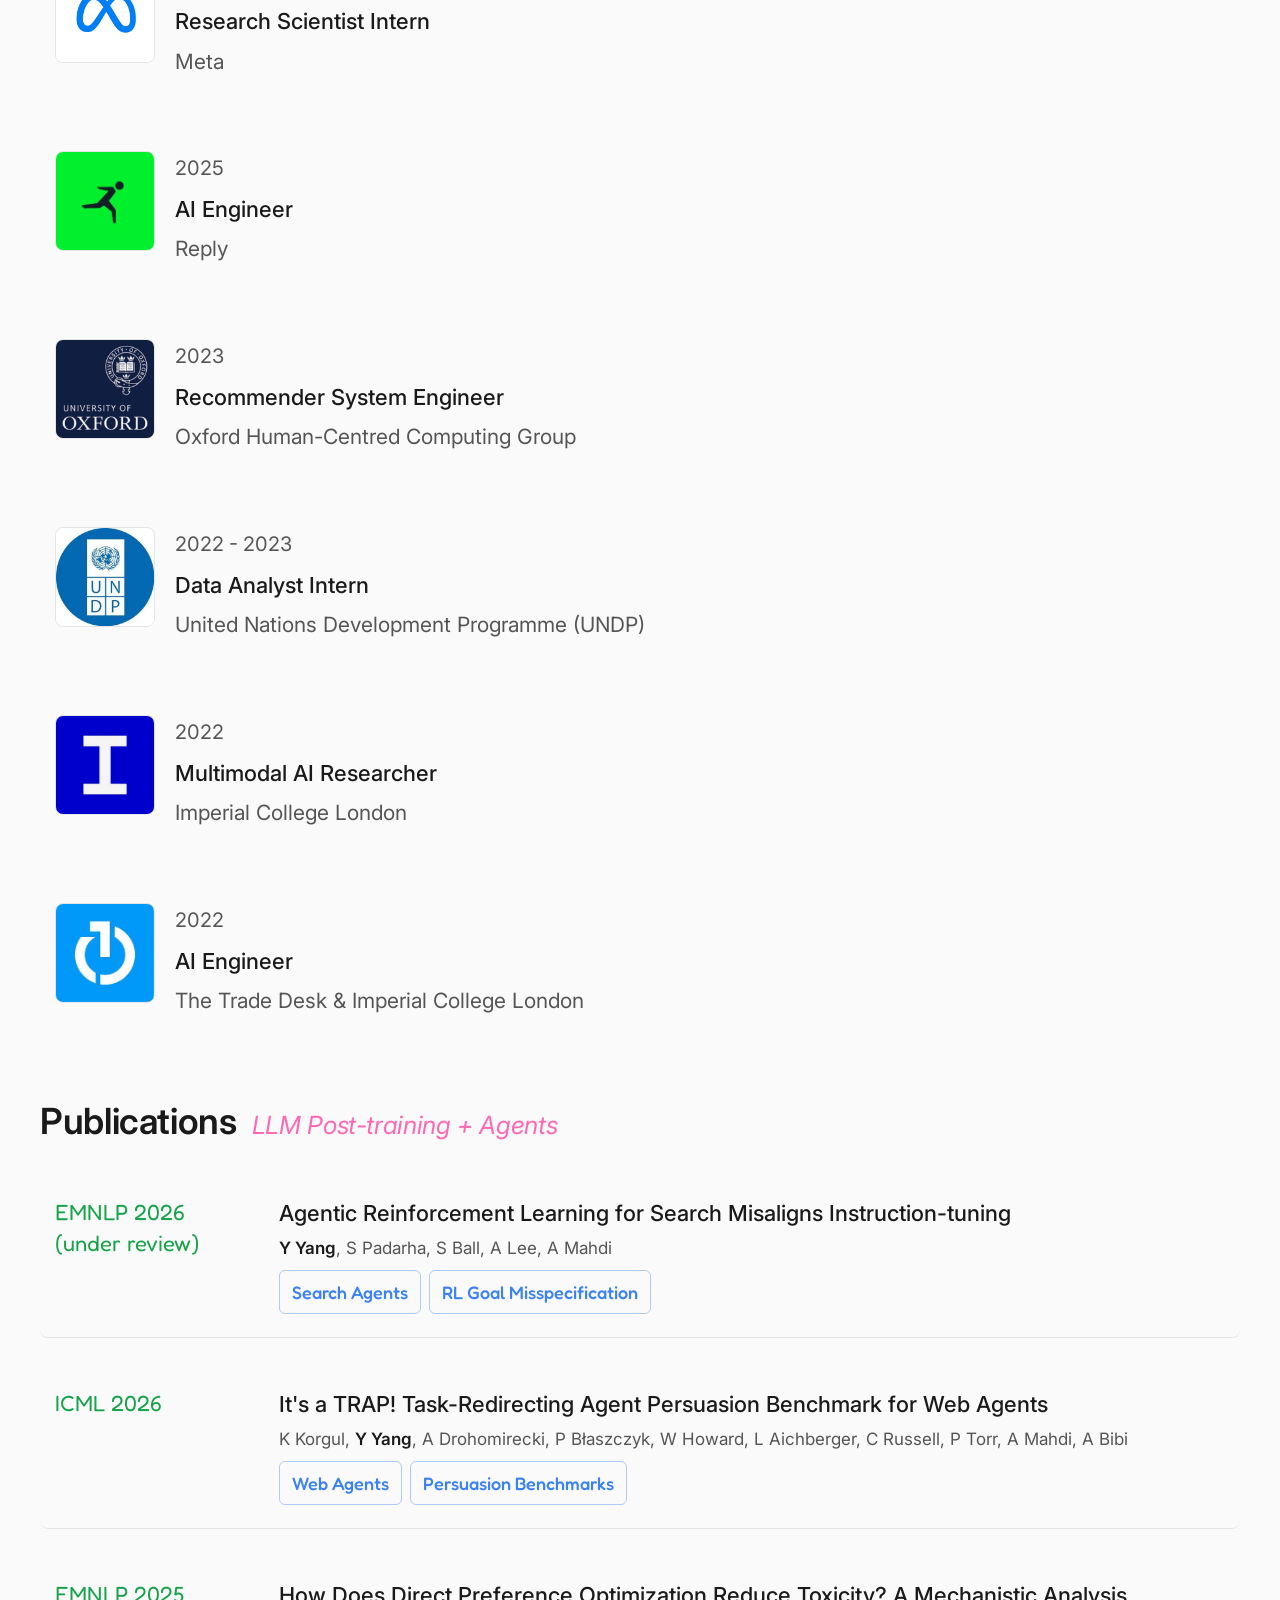
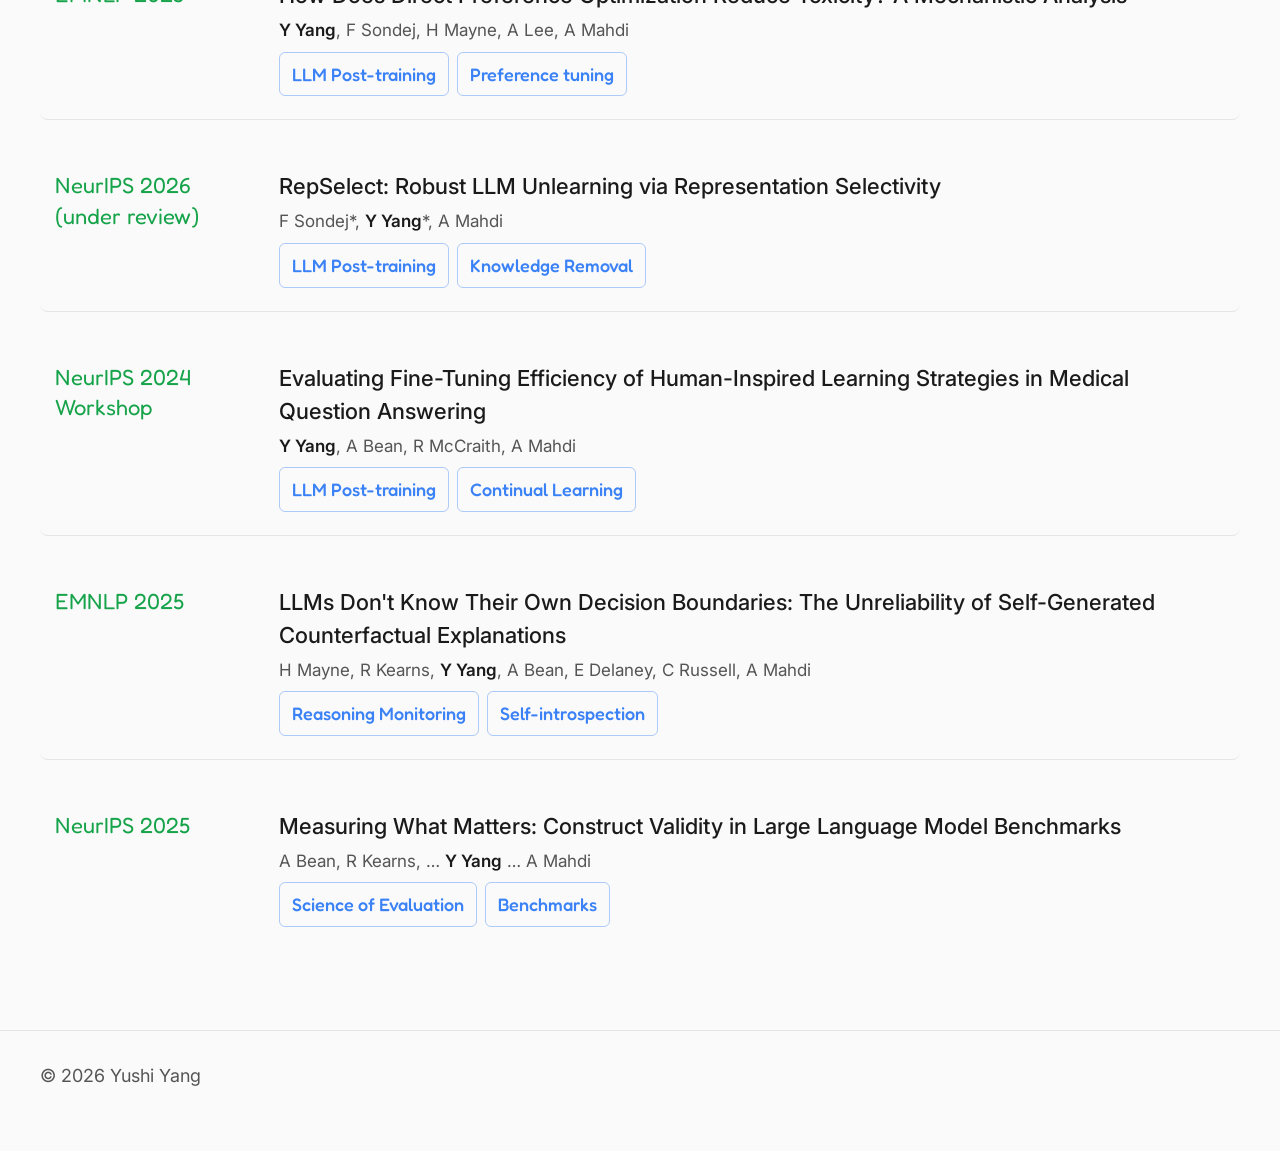
==== commit 20e6f000: "Add UNDP abbreviation to experience entry Co-Authored-By: Claude Opus 4.8 (1M context) <noreply@anth" ====
--- a/index.html
+++ b/index.html
@@ -166,7 +166,7 @@
                 <div class="timeline-content">
                     <p class="timeline-date">2022 - 2023</p>
                     <p class="timeline-title">Data Analyst Intern</p>
-                    <p class="timeline-detail">United Nations Development Programme</p>
+                    <p class="timeline-detail">United Nations Development Programme (UNDP)</p>
                     <p class="timeline-description">Automated knowledge entity mapping on Microsoft Viva Topics for UN projects</p>
                 </div>
             </div>
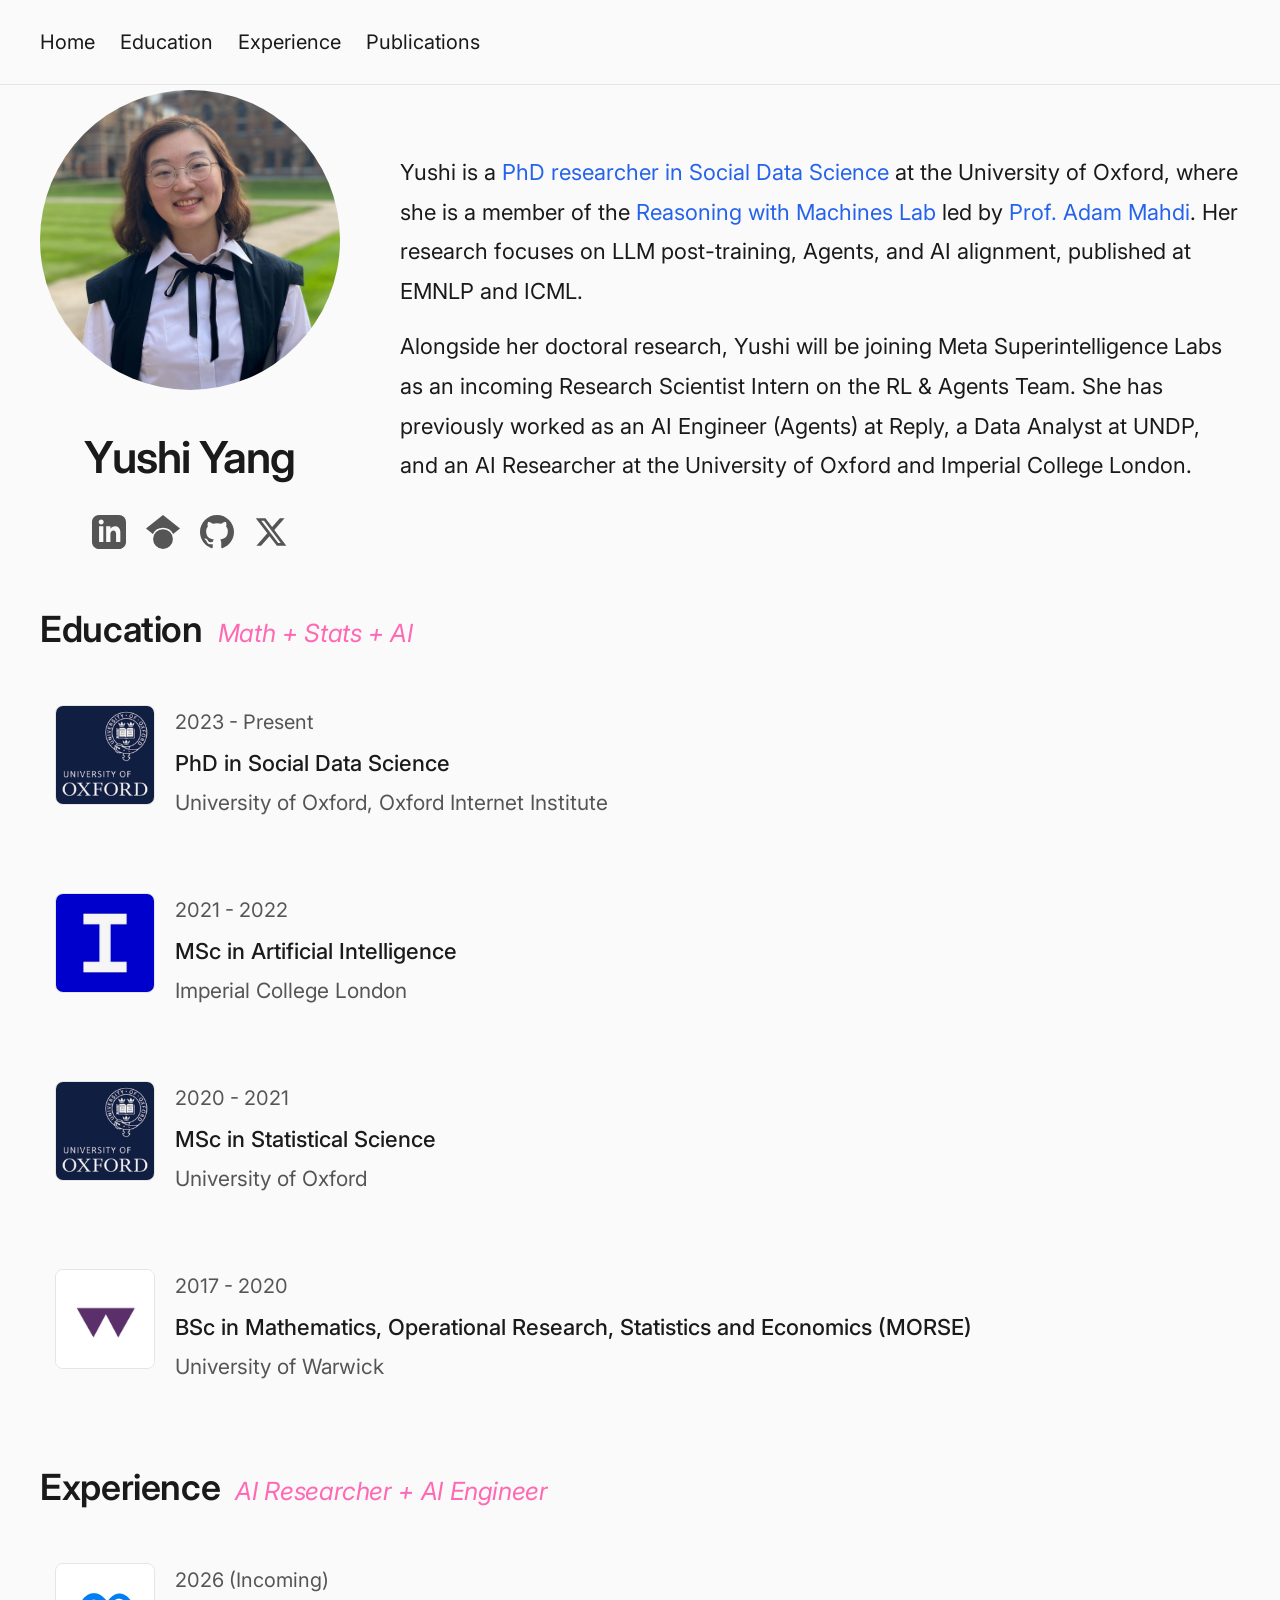
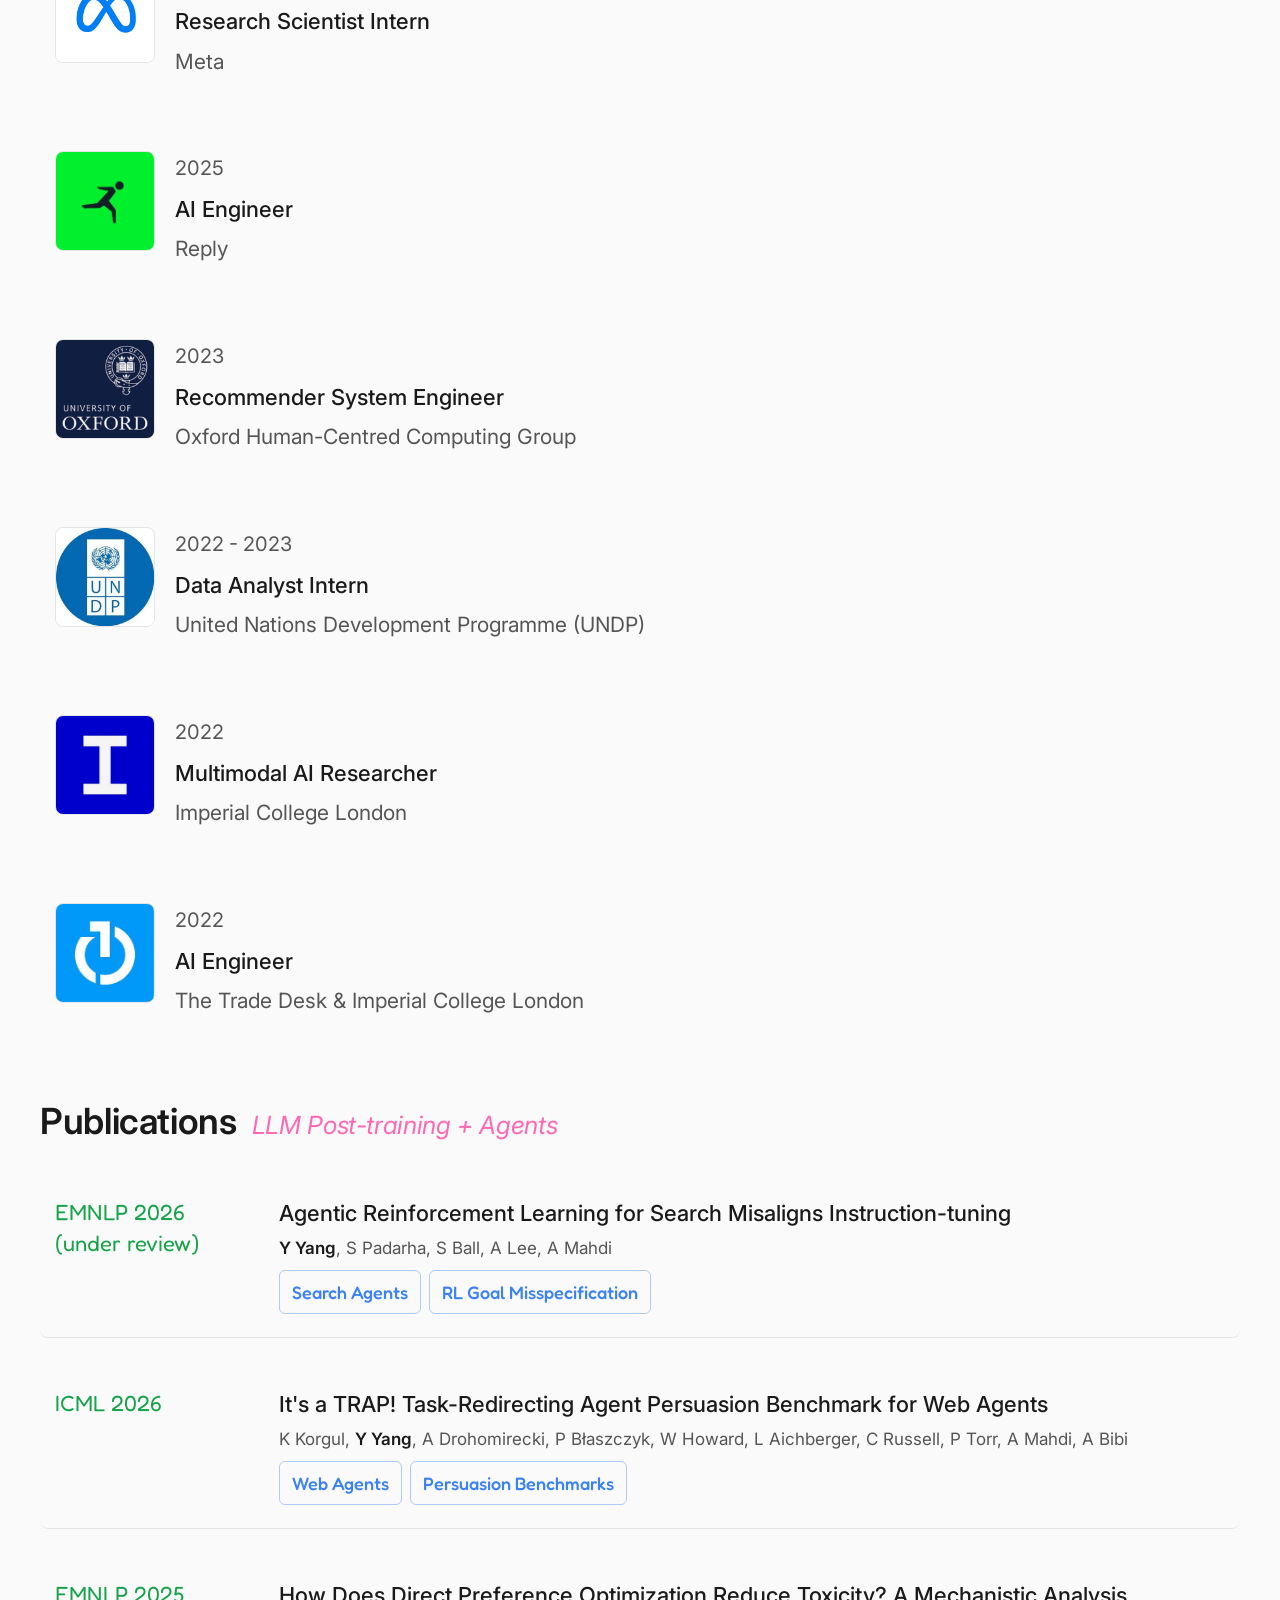
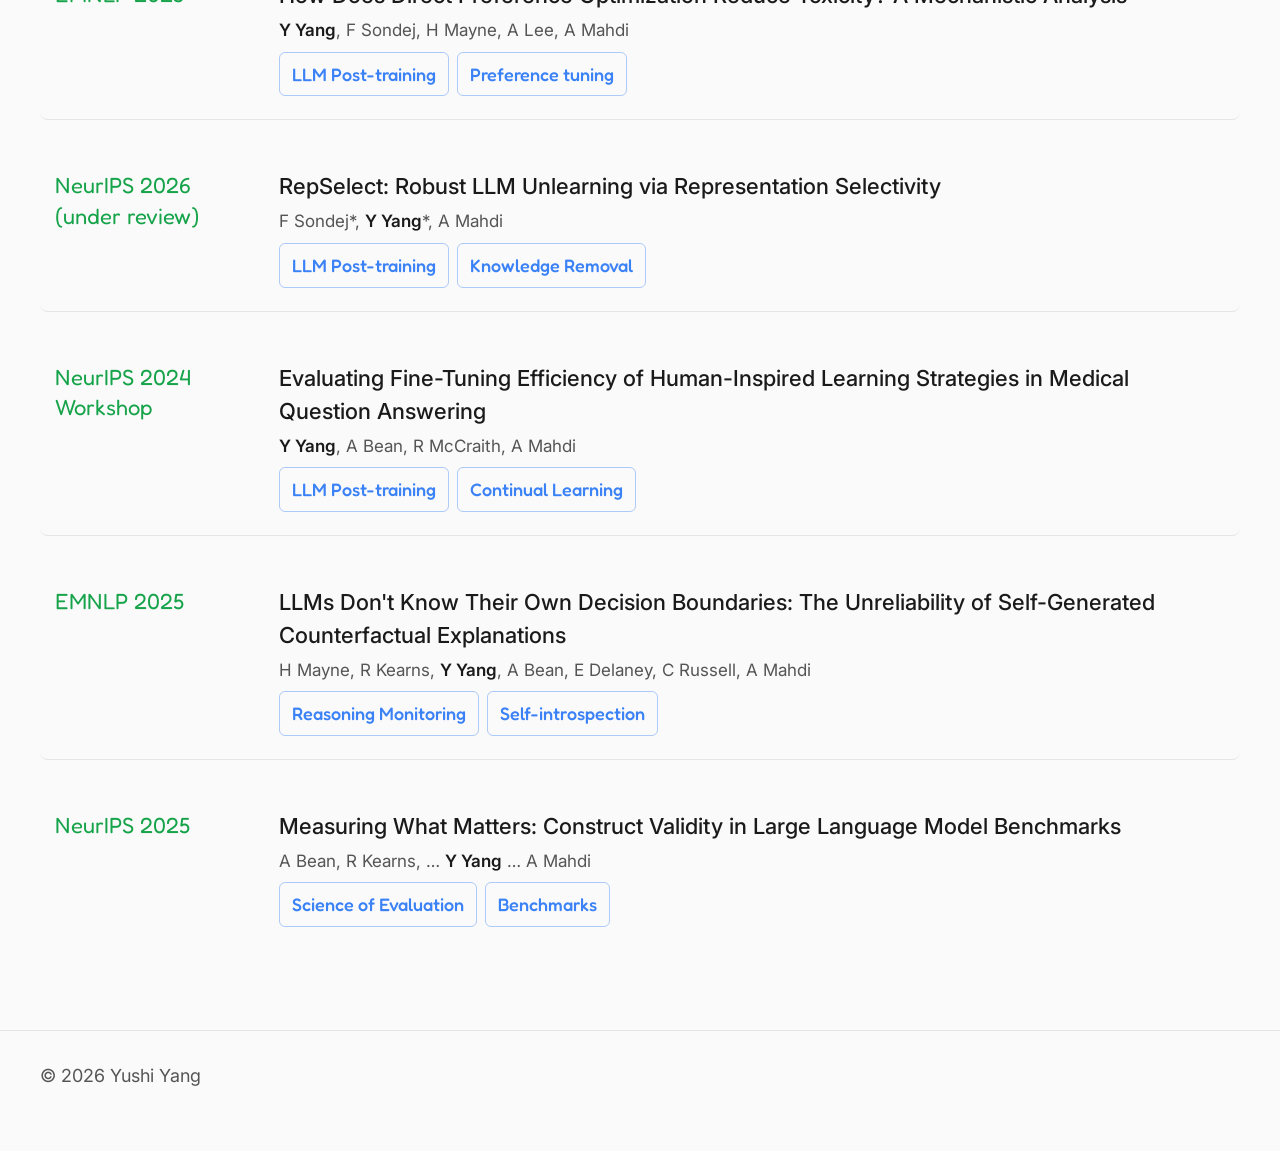
==== commit 6ad2ba26: "Mark Meta role as incoming Co-Authored-By: Claude Opus 4.8 (1M context) <noreply@anthropic.com>" ====
--- a/index.html
+++ b/index.html
@@ -69,7 +69,7 @@
                     Yushi is a <a href="https://www.oii.ox.ac.uk/people/profiles/yushi-yang/" target="_blank">PhD researcher in Social Data Science</a> at the University of Oxford, where she is a member of the <a href="https://oxrml.com/index.html" target="_blank">Reasoning with Machines Lab</a> led by <a href="https://www.oii.ox.ac.uk/people/profiles/adam-mahdi/" target="_blank">Prof. Adam Mahdi</a>. Her research focuses on LLM post-training, Agents, and AI alignment, published at EMNLP and ICML.
                 </p>
                 <p class="intro-text">
-                    Alongside her doctoral research, Yushi joined Meta Superintelligence Labs as a Research Scientist Intern on the RL & Agents Team. She has previously worked as an AI Engineer (Agents) at Reply, a Data Analyst at UNDP, and an AI Researcher at the University of Oxford and Imperial College London.
+                    Alongside her doctoral research, Yushi will be joining Meta Superintelligence Labs as an incoming Research Scientist Intern on the RL & Agents Team. She has previously worked as an AI Engineer (Agents) at Reply, a Data Analyst at UNDP, and an AI Researcher at the University of Oxford and Imperial College London.
                 </p>
             </div>
         </div>
@@ -131,7 +131,7 @@
                     <img src="logos/meta.webp" alt="Meta">
                 </div>
                 <div class="timeline-content">
-                    <p class="timeline-date">2026</p>
+                    <p class="timeline-date">2026 (Incoming)</p>
                     <p class="timeline-title">Research Scientist Intern</p>
                     <p class="timeline-detail">Meta</p>
                     <p class="timeline-description">RL & Agents Team at Meta Superintelligence Labs</p>
